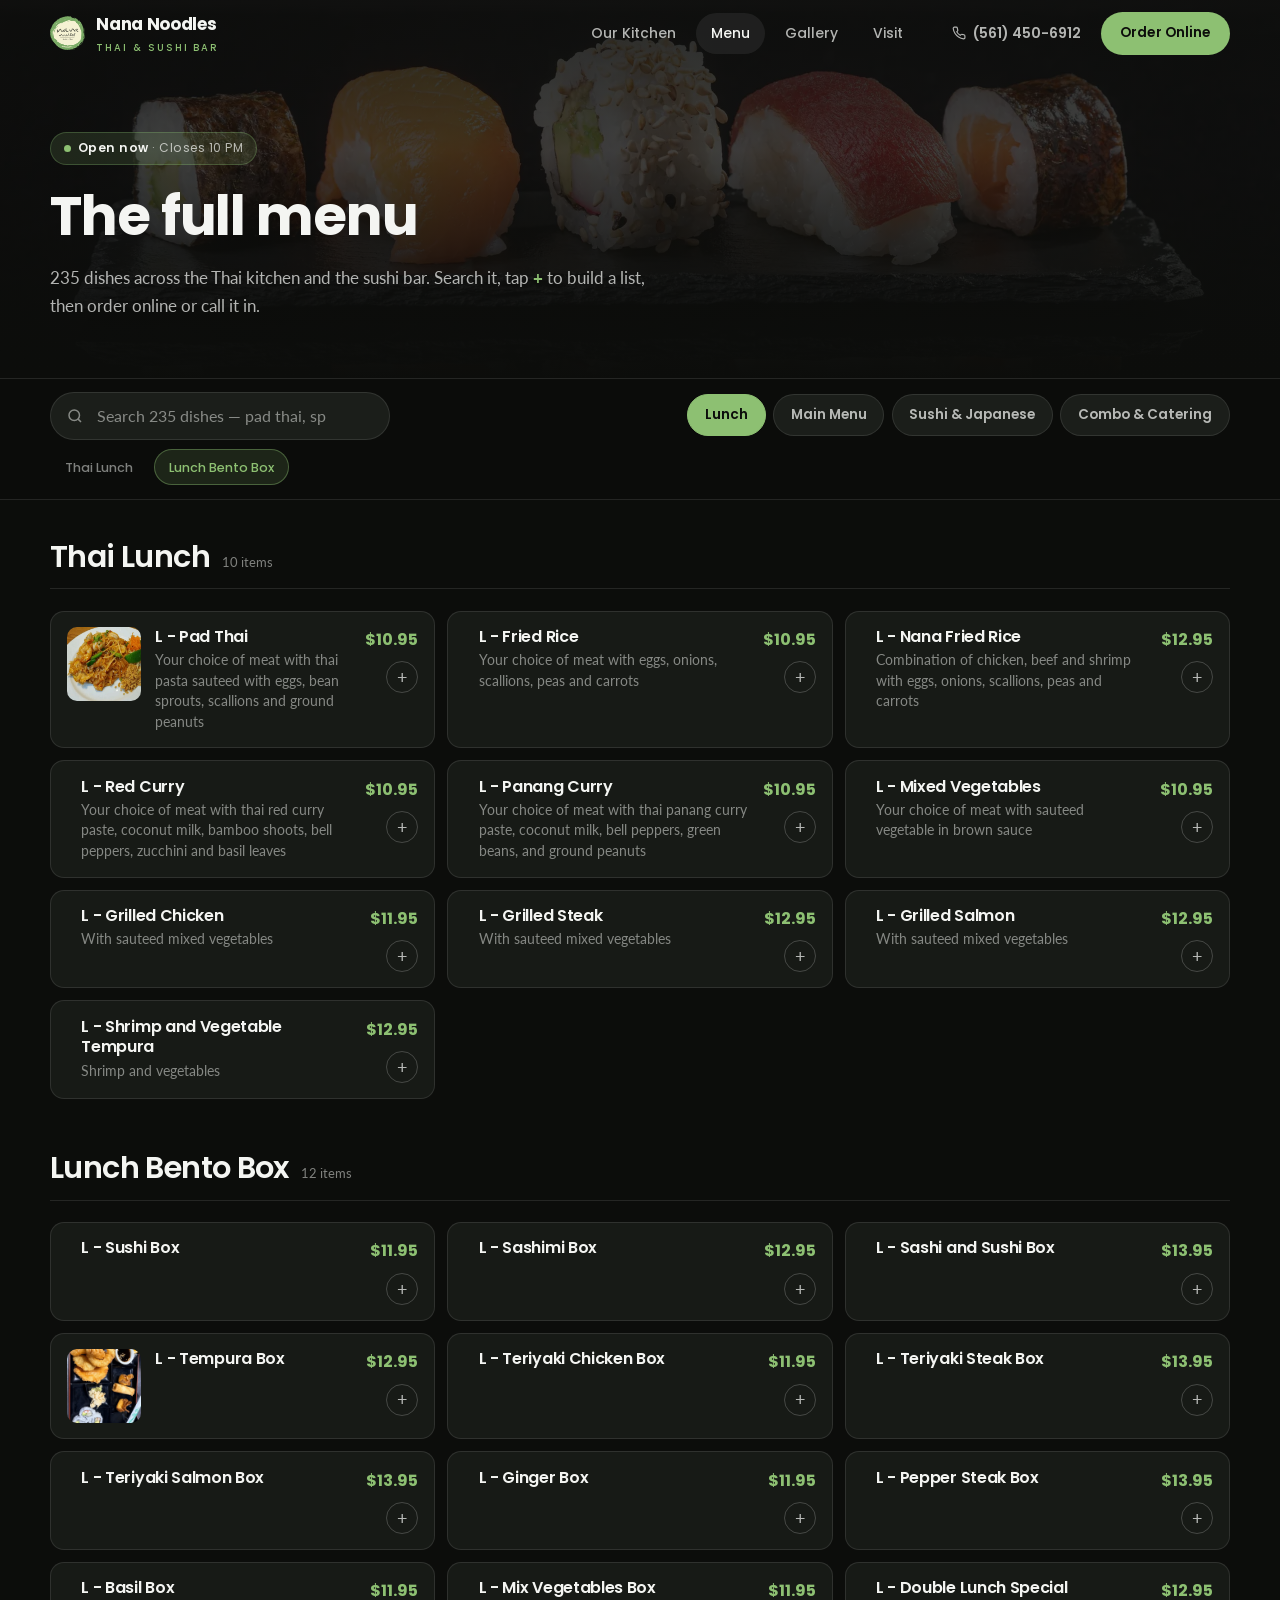
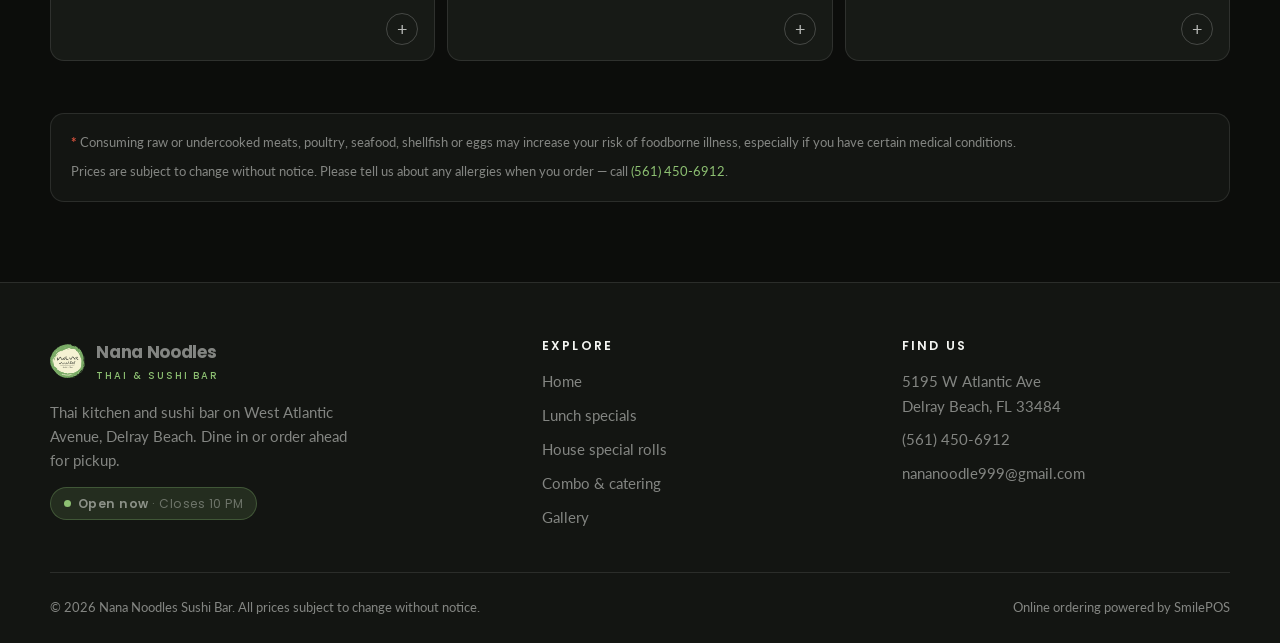
==== menu.html @ 12c3e2ae "Rebuild the Nana Noodles site: on-site menu, live hours, mobile-first The current site has no menu —" ====
<!doctype html>
<html lang="en">
<head>
<meta charset="utf-8">
<meta name="viewport" content="width=device-width, initial-scale=1">
<title>Menu | Nana Noodles Sushi Bar — Delray Beach, FL</title>
<meta name="description" content="The full Nana Noodles Sushi Bar menu: Thai lunch, bento boxes, curries, noodles, grilled entrees, sushi, sashimi, 35 house special rolls, platters and catering. Search it, build a list, order for pickup.">
<link rel="canonical" href="https://www.nananoodlessushibar.com/menu.html">
<meta name="theme-color" content="#0c0d0b">
<meta property="og:title" content="Menu — Nana Noodles Sushi Bar">
<meta property="og:description" content="235 dishes: Thai classics, sushi, sashimi and house rolls. Search the menu and order for pickup.">
<meta property="og:image" content="assets/img/gallery/img-3.jpg">

<link rel="icon" href="assets/img/brand/noodleworld.png">
<link rel="preconnect" href="https://fonts.googleapis.com">
<link rel="preconnect" href="https://fonts.gstatic.com" crossorigin>
<link href="https://fonts.googleapis.com/css2?family=Lato:wght@300;400;700&family=Poppins:wght@400;500;600;700&display=swap" rel="stylesheet">
<link rel="stylesheet" href="assets/css/style.css?v=3">
<link rel="stylesheet" href="assets/css/menu.css?v=3">
</head>
<body>
<a class="skip" href="#menu">Skip to the menu</a>

<!-- ============================================================ header -->
<header class="nav is-stuck">
  <div class="nav__in">
    <a class="brand" href="index.html">
      <img src="assets/img/brand/noodleworld.png" alt="">
      <span>Nana Noodles<small>Thai &amp; Sushi Bar</small></span>
    </a>

    <nav class="nav__links" aria-label="Main">
      <a href="index.html#story">Our Kitchen</a>
      <a href="menu.html" class="is-active">Menu</a>
      <a href="index.html#gallery">Gallery</a>
      <a href="index.html#visit">Visit</a>
    </nav>

    <div class="nav__cta">
      <a class="nav__tel" href="tel:+15614506912">
        <svg viewBox="0 0 24 24" fill="none" stroke="currentColor" stroke-width="2" stroke-linecap="round"><path d="M22 16.9v3a2 2 0 0 1-2.2 2 19.8 19.8 0 0 1-8.6-3.1 19.5 19.5 0 0 1-6-6A19.8 19.8 0 0 1 2.1 4.2 2 2 0 0 1 4.1 2h3a2 2 0 0 1 2 1.7c.1 1 .4 1.9.7 2.8a2 2 0 0 1-.5 2.1L8.1 9.9a16 16 0 0 0 6 6l1.3-1.3a2 2 0 0 1 2.1-.4c.9.3 1.8.6 2.8.7a2 2 0 0 1 1.7 2z"/></svg>
        <span>(561) 450-6912</span>
      </a>
      <a class="btn btn--sm" data-order href="https://nananoodlessushibarfl.smiledining.com/" target="_blank" rel="noopener">Order Online</a>
    </div>

    <button class="burger" type="button" aria-label="Menu" aria-expanded="false">
      <span></span><span></span><span></span>
    </button>
  </div>
</header>

<!-- ============================================================== hero -->
<section class="menu-hero">
  <div class="menu-hero__bg" aria-hidden="true">
    <picture><source srcset="assets/img/hero/h3.webp" type="image/webp"><img src="assets/img/hero/h3.jpg" alt=""></picture>
  </div>
  <div class="menu-hero__in wrap">
    <p class="pill" data-status style="margin-bottom:1.25rem"><i class="dot"></i><span>Checking hours&hellip;</span></p>
    <h1>The full menu</h1>
    <p class="lede">
      235 dishes across the Thai kitchen and the sushi bar. Search it, tap
      <b style="color:var(--green)">+</b> to build a list, then order online or call it in.
    </p>
  </div>
</section>

<!-- ====================================================== control bar -->
<div class="mbar">
  <div class="mbar__in">
    <div class="search">
      <svg viewBox="0 0 24 24" fill="none" stroke="currentColor" stroke-width="2"><circle cx="11" cy="11" r="7"/><path d="m20 20-3.5-3.5"/></svg>
      <label class="sr" for="q">Search the menu</label>
      <input id="q" type="search" data-search autocomplete="off"
             placeholder="Search 235 dishes — pad thai, spicy, lobster, gluten…">
      <button class="search__clear" type="button" data-clear aria-label="Clear search">&times;</button>
    </div>
    <div class="tabs" role="tablist" aria-label="Menu sections" data-tabs></div>
    <div class="chips" data-rail aria-label="Jump to category"></div>
  </div>
</div>

<!-- ============================================================= menu -->
<main class="menu-body" id="menu">
  <div class="wrap">
    <div data-menu>
      <div class="empty"><strong>Loading the menu&hellip;</strong>One moment.</div>
    </div>

    <div class="disclaimer">
      <p style="margin:0 0 .5rem"><strong>*</strong> Consuming raw or undercooked meats, poultry, seafood, shellfish or eggs
      may increase your risk of foodborne illness, especially if you have certain medical conditions.</p>
      <p style="margin:0">Prices are subject to change without notice. Please tell us about any allergies when you order —
      call <a href="tel:+15614506912" style="color:var(--green)">(561) 450-6912</a>.</p>
    </div>
  </div>
</main>

<!-- ============================================================ footer -->
<footer class="foot">
  <div class="wrap">
    <div class="foot__grid">
      <div>
        <a class="brand" href="index.html" style="margin-bottom:1rem">
          <img src="assets/img/brand/noodleworld.png" alt="">
          <span>Nana Noodles<small>Thai &amp; Sushi Bar</small></span>
        </a>
        <p style="max-width:34ch">Thai kitchen and sushi bar on West Atlantic Avenue, Delray Beach. Dine in or order ahead for pickup.</p>
        <p class="pill" data-status><i class="dot"></i><span>&nbsp;</span></p>
      </div>
      <div>
        <h4>Explore</h4>
        <ul>
          <li><a href="index.html">Home</a></li>
          <li><a href="#cat-thai-lunch">Lunch specials</a></li>
          <li><a href="#cat-nanan-special-rolls">House special rolls</a></li>
          <li><a href="#cat-combo-platter">Combo &amp; catering</a></li>
          <li><a href="index.html#gallery">Gallery</a></li>
        </ul>
      </div>
      <div>
        <h4>Find us</h4>
        <ul>
          <li><a href="https://maps.google.com/?q=5195+W+Atlantic+Ave,+Delray+Beach,+FL+33484" target="_blank" rel="noopener">5195 W Atlantic Ave<br>Delray Beach, FL 33484</a></li>
          <li><a href="tel:+15614506912">(561) 450-6912</a></li>
          <li><a href="mailto:nananoodle999@gmail.com">nananoodle999@gmail.com</a></li>
        </ul>
      </div>
    </div>
    <div class="foot__bar">
      <span>&copy; <span data-year>2026</span> Nana Noodles Sushi Bar. All prices subject to change without notice.</span>
      <span>Online ordering powered by SmilePOS</span>
    </div>
  </div>
</footer>

<!-- ======================================================== mobile bar -->
<nav class="actionbar" aria-label="Quick actions">
  <a href="tel:+15614506912">
    <svg viewBox="0 0 24 24" fill="none" stroke="currentColor" stroke-width="2" stroke-linecap="round"><path d="M22 16.9v3a2 2 0 0 1-2.2 2 19.8 19.8 0 0 1-8.6-3.1 19.5 19.5 0 0 1-6-6A19.8 19.8 0 0 1 2.1 4.2 2 2 0 0 1 4.1 2h3a2 2 0 0 1 2 1.7c.1 1 .4 1.9.7 2.8a2 2 0 0 1-.5 2.1L8.1 9.9a16 16 0 0 0 6 6l1.3-1.3a2 2 0 0 1 2.1-.4c.9.3 1.8.6 2.8.7a2 2 0 0 1 1.7 2z"/></svg>
    Call
  </a>
  <a href="index.html#visit">
    <svg viewBox="0 0 24 24" fill="none" stroke="currentColor" stroke-width="2"><path d="M21 10c0 7-9 13-9 13s-9-6-9-13a9 9 0 0 1 18 0z"/><circle cx="12" cy="10" r="3"/></svg>
    Visit
  </a>
  <a class="is-primary" data-order href="https://nananoodlessushibarfl.smiledining.com/" target="_blank" rel="noopener">
    <svg viewBox="0 0 24 24" fill="none" stroke="currentColor" stroke-width="2"><circle cx="9" cy="20" r="1.6"/><circle cx="18" cy="20" r="1.6"/><path d="M2 3h3l2.4 12h11.2L21 7H6"/></svg>
    Order Online
  </a>
</nav>

<!-- ====================================================== my list FAB -->
<button class="listbtn" type="button" data-listbtn>
  <svg viewBox="0 0 24 24" fill="none" stroke="currentColor" stroke-width="2.2" style="width:18px;height:18px"><path d="M4 7h16M4 12h16M4 17h10"/></svg>
  My list <b data-listcount>0</b>
</button>

<!-- ========================================================== drawer -->
<div class="drawer" data-drawer role="dialog" aria-modal="true" aria-label="My list">
  <div class="drawer__veil"></div>
  <div class="drawer__panel">
    <div class="drawer__head">
      <h2>My list</h2>
      <button class="drawer__x" type="button" data-close aria-label="Close">&times;</button>
    </div>

    <div class="drawer__body" data-listbody></div>

    <div class="drawer__foot">
      <div class="drawer__total"><span>Estimated total</span><span data-listtotal>$0.00</span></div>
      <a class="btn" data-order href="https://nananoodlessushibarfl.smiledining.com/" target="_blank" rel="noopener">
        Order online for pickup
      </a>
      <div style="display:grid;grid-template-columns:1fr 1fr;gap:.5rem">
        <button class="btn btn--ghost btn--sm" type="button" data-copy>Copy list</button>
        <a class="btn btn--ghost btn--sm" data-callorder href="tel:+15614506912">Call to order</a>
      </div>
      <p class="drawer__hint">
        Your list is saved on this device only. Prices exclude tax.
        Checkout and payment happen on our ordering site.
      </p>
    </div>
  </div>
</div>

<script src="assets/js/site.js?v=3"></script>
<script src="assets/js/menu.js?v=3"></script>
</body>
</html>
---- assets/css/style.css ----
/* ==========================================================================
   Nana Noodles Sushi Bar - design system
   Palette keeps the original green accent (#78AA64) on black, deepened
   and paired with a warm gold for contrast.
   ========================================================================== */

:root{
  --bg:            #0c0d0b;
  --bg-2:          #131512;
  --bg-3:          #1b1e1a;
  --surface:       #171a16;
  --line:          rgba(255,255,255,.10);
  --line-strong:   rgba(255,255,255,.20);

  --ink:           #f4f5f2;
  --ink-2:         rgba(244,245,242,.72);
  --ink-3:         rgba(244,245,242,.50);

  --green:         #8dc072;
  --green-deep:    #5f8c4a;
  --green-dim:     rgba(141,192,114,.14);
  --gold:          #e4b363;
  --chili:         #d1503c;

  --radius:        14px;
  --radius-sm:     10px;
  --radius-lg:     22px;

  --shadow:        0 18px 50px -18px rgba(0,0,0,.85);
  --shadow-sm:     0 8px 24px -12px rgba(0,0,0,.7);

  --head: "Poppins", "Segoe UI", system-ui, sans-serif;
  --body: "Lato", "Segoe UI", system-ui, sans-serif;

  --nav-h: 68px;
  --wrap: 1180px;
}

*,*::before,*::after{ box-sizing:border-box; }
html{ scroll-behavior:smooth; scroll-padding-top:calc(var(--nav-h) + 12px); -webkit-text-size-adjust:100%; }
body{
  margin:0; background:var(--bg); color:var(--ink);
  font:400 16.5px/1.65 var(--body);
  -webkit-font-smoothing:antialiased;
}
img{ max-width:100%; display:block; }
a{ color:inherit; text-decoration:none; }
button{ font:inherit; color:inherit; }
h1,h2,h3,h4{ font-family:var(--head); font-weight:600; line-height:1.15; margin:0 0 .5em; letter-spacing:-.02em; }
h1{ font-size:clamp(2.4rem,6.5vw,4.4rem); font-weight:700; }
h2{ font-size:clamp(1.85rem,4vw,2.85rem); }
h3{ font-size:1.2rem; }
p{ margin:0 0 1em; }
:focus-visible{ outline:2.5px solid var(--green); outline-offset:3px; border-radius:4px; }
::selection{ background:var(--green); color:#0c0d0b; }

.wrap{ width:min(100% - 2.5rem, var(--wrap)); margin-inline:auto; }
.section{ padding:clamp(4rem,9vw,7.5rem) 0; }
.center{ text-align:center; }

/* ---------- shared bits ---------- */
.eyebrow{
  font-family:var(--head); font-size:.74rem; font-weight:600;
  letter-spacing:.22em; text-transform:uppercase; color:var(--green);
  display:flex; align-items:center; gap:.7rem; margin:0 0 1rem;
}
.eyebrow::before{ content:""; width:28px; height:1.5px; background:var(--green); flex:none; }
.center .eyebrow{ justify-content:center; }
.center .eyebrow::after{ content:""; width:28px; height:1.5px; background:var(--green); flex:none; }

.lede{ color:var(--ink-2); font-size:1.075rem; max-width:60ch; }
.center .lede{ margin-inline:auto; }

.btn{
  --btn-bg:var(--green); --btn-ink:#0c0d0b;
  display:inline-flex; align-items:center; justify-content:center; gap:.6rem;
  padding:.92rem 1.7rem; border-radius:999px; border:1.5px solid transparent;
  background:var(--btn-bg); color:var(--btn-ink);
  font-family:var(--head); font-weight:600; font-size:.94rem; letter-spacing:.01em;
  cursor:pointer; white-space:nowrap;
  transition:transform .18s ease, box-shadow .18s ease, background .18s ease, border-color .18s ease;
}
.btn:hover{ transform:translateY(-2px); box-shadow:0 12px 26px -12px rgba(141,192,114,.75); }
.btn:active{ transform:translateY(0); }
.btn--ghost{ --btn-bg:transparent; --btn-ink:var(--ink); border-color:var(--line-strong); }
.btn--ghost:hover{ border-color:var(--green); color:var(--green); box-shadow:none; }
.btn--sm{ padding:.6rem 1.15rem; font-size:.85rem; }
.btn svg{ width:1.05em; height:1.05em; flex:none; }

.pill{
  display:inline-flex; align-items:center; gap:.45rem;
  padding:.34rem .8rem; border-radius:999px;
  background:var(--green-dim); border:1px solid rgba(141,192,114,.28);
  font-family:var(--head); font-size:.76rem; font-weight:600; letter-spacing:.04em;
}
.dot{ width:7px; height:7px; border-radius:50%; background:var(--green); flex:none;
      box-shadow:0 0 0 0 rgba(141,192,114,.6); animation:pulse 2.4s infinite; }
.pill.is-closed{ background:rgba(209,80,60,.12); border-color:rgba(209,80,60,.3); color:#f0a99c; }
.pill.is-closed .dot{ background:var(--chili); animation:none; }
@keyframes pulse{ 70%{ box-shadow:0 0 0 9px rgba(141,192,114,0);} 100%{ box-shadow:0 0 0 0 rgba(141,192,114,0);} }

/* ---------- header ---------- */
.nav{
  position:fixed; inset:0 0 auto; z-index:80; height:var(--nav-h);
  display:flex; align-items:center;
  transition:background .3s ease, border-color .3s ease, backdrop-filter .3s ease;
  border-bottom:1px solid transparent;
}
.nav.is-stuck{ background:rgba(12,13,11,.9); backdrop-filter:blur(14px) saturate(1.3); border-bottom-color:var(--line); }
.nav__in{ display:flex; align-items:center; gap:1.5rem; width:min(100% - 2.5rem,var(--wrap)); margin-inline:auto; }
.brand{ display:flex; align-items:center; gap:.7rem; font-family:var(--head); font-weight:700; letter-spacing:-.02em; font-size:1.06rem; }
.brand img{ height:34px; width:auto; }
.brand small{ display:block; font-size:.6rem; font-weight:500; letter-spacing:.2em; color:var(--green); text-transform:uppercase; margin-top:1px; }
.nav__links{ display:flex; gap:.3rem; margin-left:auto; }
.nav__links a{
  padding:.55rem .95rem; border-radius:999px; font-family:var(--head);
  font-size:.87rem; font-weight:500; color:var(--ink-2); transition:color .18s, background .18s;
}
.nav__links a:hover,.nav__links a.is-active{ color:var(--ink); background:rgba(255,255,255,.07); }
.nav__cta{ display:flex; align-items:center; gap:.6rem; }
.nav__tel{ display:inline-flex; align-items:center; gap:.45rem; font-family:var(--head); font-weight:600; font-size:.88rem; color:var(--ink-2); padding:.5rem .6rem; }
.nav__tel:hover{ color:var(--green); }
.nav__tel svg{ width:1em; height:1em; }
.burger{ display:none; background:none; border:0; padding:.5rem; cursor:pointer; margin-left:auto; }
.burger span{ display:block; width:22px; height:2px; background:var(--ink); border-radius:2px; transition:.25s; }
.burger span+span{ margin-top:5px; }
.nav.is-open .burger span:nth-child(1){ transform:translateY(7px) rotate(45deg); }
.nav.is-open .burger span:nth-child(2){ opacity:0; }
.nav.is-open .burger span:nth-child(3){ transform:translateY(-7px) rotate(-45deg); }

@media (max-width:900px){
  .burger{ display:block; }
  .nav__links{
    position:fixed; inset:var(--nav-h) 0 auto; flex-direction:column; gap:0; margin:0;
    background:rgba(12,13,11,.97); backdrop-filter:blur(16px); padding:1rem 1.25rem 1.5rem;
    border-bottom:1px solid var(--line);
    transform:translateY(-12px); opacity:0; pointer-events:none; transition:.24s ease;
  }
  .nav.is-open .nav__links{ transform:none; opacity:1; pointer-events:auto; }
  .nav__links a{ padding:.85rem .6rem; font-size:1rem; border-radius:var(--radius-sm); }
  .nav__cta{ order:3; }
  .nav__cta .btn{ display:none; }
  .nav.is-stuck,.nav.is-open{ background:rgba(12,13,11,.94); backdrop-filter:blur(14px); border-bottom-color:var(--line); }
}

/* ---------- hero ---------- */
.hero{ position:relative; min-height:100svh; display:grid; align-items:center; overflow:hidden; }
.hero__bg{ position:absolute; inset:0; z-index:0; }
.hero__bg figure{ position:absolute; inset:0; margin:0; opacity:0; transition:opacity 1.6s ease; }
.hero__bg figure.is-on{ opacity:1; }
.hero__bg img{ width:100%; height:100%; object-fit:cover; transform:scale(1.06); animation:kb 18s ease-out both; }
@keyframes kb{ to{ transform:scale(1); } }
.hero__bg::after{
  content:""; position:absolute; inset:0;
  background:
    linear-gradient(180deg, rgba(12,13,11,.86) 0%, rgba(12,13,11,.5) 32%, rgba(12,13,11,.78) 78%, var(--bg) 100%),
    radial-gradient(90% 70% at 20% 45%, rgba(12,13,11,.55), transparent 70%);
}
.hero__in{ position:relative; z-index:2; padding:calc(var(--nav-h) + 4rem) 0 5rem; }
.hero h1{ margin-bottom:.35em; max-width:15ch; text-shadow:0 4px 40px rgba(0,0,0,.6); }
.hero h1 em{ font-style:normal; color:var(--green); }
.hero__sub{ font-size:clamp(1.02rem,2vw,1.2rem); color:var(--ink-2); max-width:48ch; margin-bottom:2rem; }
.hero__actions{ display:flex; flex-wrap:wrap; gap:.85rem; align-items:center; }
.hero__meta{ display:flex; flex-wrap:wrap; gap:.6rem 1.6rem; margin-top:2.6rem; font-size:.9rem; color:var(--ink-2); }
.hero__meta > *{ display:inline-flex; align-items:center; gap:.5rem; }
.hero__meta svg{ width:1em; height:1em; color:var(--green); flex:none; }
.hero__dots{ position:absolute; bottom:2rem; left:50%; transform:translateX(-50%); z-index:3; display:flex; gap:.5rem; }
.hero__dots button{ width:26px; height:3px; border:0; border-radius:2px; background:rgba(255,255,255,.28); cursor:pointer; padding:0; transition:.25s; }
.hero__dots button[aria-current="true"]{ background:var(--green); width:40px; }

/* ---------- highlights ---------- */
.cards{ display:grid; gap:1.1rem; grid-template-columns:repeat(auto-fit,minmax(250px,1fr)); }
.card{
  background:var(--surface); border:1px solid var(--line); border-radius:var(--radius);
  padding:1.7rem 1.5rem; transition:border-color .2s, transform .2s, background .2s;
}
.card:hover{ border-color:rgba(141,192,114,.4); transform:translateY(-4px); background:var(--bg-3); }
.card__ico{
  width:44px; height:44px; border-radius:12px; display:grid; place-items:center;
  background:var(--green-dim); color:var(--green); margin-bottom:1.1rem;
}
.card__ico svg{ width:22px; height:22px; }
.card h3{ margin-bottom:.4rem; }
.card p{ color:var(--ink-3); font-size:.94rem; margin:0; }

/* ---------- featured dishes strip ---------- */
.rail{ display:flex; gap:1rem; overflow-x:auto; scroll-snap-type:x mandatory; padding:.5rem .25rem 1.5rem; margin-inline:-.25rem;
       scrollbar-width:thin; scrollbar-color:var(--green-deep) transparent; }
.rail::-webkit-scrollbar{ height:6px; }
.rail::-webkit-scrollbar-thumb{ background:var(--green-deep); border-radius:3px; }
.dish{
  flex:0 0 clamp(220px,72vw,290px); scroll-snap-align:start;
  background:var(--surface); border:1px solid var(--line); border-radius:var(--radius); overflow:hidden;
  transition:transform .2s, border-color .2s;
}
.dish:hover{ transform:translateY(-4px); border-color:rgba(141,192,114,.4); }
.dish img{ aspect-ratio:4/3; object-fit:cover; width:100%; }
.dish__b{ padding:1rem 1.1rem 1.2rem; }
.dish__t{ display:flex; justify-content:space-between; gap:.75rem; align-items:baseline; }
.dish__t h3{ font-size:1rem; margin:0; }
.dish__p{ font-family:var(--head); font-weight:700; color:var(--green); white-space:nowrap; }
.dish p{ font-size:.85rem; color:var(--ink-3); margin:.45rem 0 0;
         display:-webkit-box; -webkit-line-clamp:2; -webkit-box-orient:vertical; overflow:hidden; }

/* ---------- gallery ---------- */
.gal{ columns:3; column-gap:.85rem; }
@media (max-width:900px){ .gal{ columns:2; } }
@media (max-width:520px){ .gal{ columns:1; } }
.gal button{
  display:block; width:100%; padding:0; border:0; background:none; cursor:zoom-in;
  margin:0 0 .85rem; border-radius:var(--radius-sm); overflow:hidden; position:relative; line-height:0;
}
.gal img{ width:100%; transition:transform .5s cubic-bezier(.2,.8,.3,1); }
.gal button::after{ content:""; position:absolute; inset:0; background:rgba(12,13,11,.35); opacity:0; transition:.3s; }
.gal button:hover img{ transform:scale(1.05); }
.gal button:hover::after{ opacity:1; }

.lb{ position:fixed; inset:0; z-index:120; background:rgba(8,9,7,.96); backdrop-filter:blur(6px);
     display:none; place-items:center; padding:clamp(1rem,4vw,3rem); }
.lb.is-open{ display:grid; }
.lb img{ max-width:100%; max-height:86vh; border-radius:var(--radius-sm); box-shadow:var(--shadow); }
.lb__x,.lb__nav{
  position:absolute; background:rgba(255,255,255,.08); border:1px solid var(--line);
  color:var(--ink); width:46px; height:46px; border-radius:50%; cursor:pointer; display:grid; place-items:center;
  transition:.2s; font-size:1.3rem; line-height:1;
}
.lb__x:hover,.lb__nav:hover{ background:var(--green); color:#0c0d0b; border-color:var(--green); }
.lb__x{ top:1.25rem; right:1.25rem; }
.lb__nav{ top:50%; transform:translateY(-50%); }
.lb__nav--prev{ left:1.25rem; } .lb__nav--next{ right:1.25rem; }
.lb__count{ position:absolute; bottom:1.5rem; left:50%; transform:translateX(-50%); font-size:.85rem; color:var(--ink-3); font-family:var(--head); }

/* ---------- visit / hours ---------- */
.visit{ display:grid; gap:2.5rem; grid-template-columns:1fr 1fr; align-items:start; }
@media (max-width:900px){ .visit{ grid-template-columns:1fr; } }
.hours{ list-style:none; margin:1.5rem 0 0; padding:0; border-top:1px solid var(--line); }
.hours li{ display:flex; justify-content:space-between; gap:1.5rem; padding:.85rem .25rem; border-bottom:1px solid var(--line); font-size:.94rem; }
.hours .d{ font-family:var(--head); font-weight:600; }
.hours .t{ color:var(--ink-2); text-align:right; font-variant-numeric:tabular-nums; }
.hours li.is-today{ background:var(--green-dim); border-radius:8px; padding-inline:.75rem; border-bottom-color:transparent; }
.hours li.is-today .d{ color:var(--green); }
.info{ display:grid; gap:.9rem; margin:1.5rem 0 1.75rem; }
.info a,.info div{ display:flex; gap:.85rem; align-items:flex-start; color:var(--ink-2); font-size:.96rem; }
.info a:hover{ color:var(--green); }
.info svg{ width:1.15em; height:1.15em; color:var(--green); flex:none; margin-top:.25em; }
.map{ border:1px solid var(--line); border-radius:var(--radius); overflow:hidden; aspect-ratio:4/3; background:var(--bg-3); }
.map iframe{ width:100%; height:100%; border:0; filter:grayscale(.35) contrast(1.05) brightness(.85); }

/* ---------- CTA band ---------- */
.band{ position:relative; overflow:hidden; border-block:1px solid var(--line); }
.band__bg{ position:absolute; inset:0; }
.band__bg img{ width:100%; height:100%; object-fit:cover; }
.band__bg::after{ content:""; position:absolute; inset:0; background:linear-gradient(90deg,rgba(12,13,11,.94),rgba(12,13,11,.7)); }
.band__in{ position:relative; z-index:2; padding:clamp(3.5rem,7vw,6rem) 0; }

/* ---------- footer ---------- */
.foot{ background:var(--bg-2); border-top:1px solid var(--line); padding:3.5rem 0 1.5rem; font-size:.92rem; color:var(--ink-3); }
.foot__grid{ display:grid; gap:2rem; grid-template-columns:1.4fr 1fr 1fr; }
@media (max-width:760px){ .foot__grid{ grid-template-columns:1fr; } }
.foot h4{ font-size:.78rem; letter-spacing:.18em; text-transform:uppercase; color:var(--ink); margin-bottom:1rem; }
.foot ul{ list-style:none; margin:0; padding:0; display:grid; gap:.6rem; }
.foot a:hover{ color:var(--green); }
.foot__bar{ margin-top:2.5rem; padding-top:1.5rem; border-top:1px solid var(--line); display:flex; flex-wrap:wrap; gap:.75rem 1.5rem; justify-content:space-between; font-size:.82rem; }

/* ---------- mobile action bar ---------- */
.actionbar{
  position:fixed; inset:auto 0 0; z-index:70; display:none;
  background:rgba(12,13,11,.94); backdrop-filter:blur(14px); border-top:1px solid var(--line);
  padding:.6rem .75rem calc(.6rem + env(safe-area-inset-bottom));
  grid-template-columns:1fr 1fr 1.35fr; gap:.5rem;
}
.actionbar a{
  display:flex; flex-direction:column; align-items:center; gap:.2rem; padding:.5rem .25rem;
  border-radius:var(--radius-sm); font-family:var(--head); font-size:.72rem; font-weight:600; color:var(--ink-2);
}
.actionbar a svg{ width:19px; height:19px; }
.actionbar a.is-primary{ background:var(--green); color:#0c0d0b; }
@media (max-width:760px){ .actionbar{ display:grid; } body{ padding-bottom:74px; } }

/* ---------- reveal ---------- */
.rv{ opacity:0; transform:translateY(22px); transition:opacity .7s ease, transform .7s cubic-bezier(.2,.8,.3,1); }
.rv.is-in{ opacity:1; transform:none; }
@media (prefers-reduced-motion:reduce){
  *,*::before,*::after{ animation-duration:.01ms !important; transition-duration:.01ms !important; }
  .rv{ opacity:1; transform:none; }
  html{ scroll-behavior:auto; }
}
.sr{ position:absolute; width:1px; height:1px; padding:0; margin:-1px; overflow:hidden; clip:rect(0 0 0 0); white-space:nowrap; border:0; }
.skip{ position:absolute; top:-100px; left:1rem; z-index:200; background:var(--green); color:#0c0d0b;
       padding:.75rem 1.25rem; border-radius:0 0 10px 10px; font-family:var(--head); font-weight:600; }
.skip:focus{ top:0; }
---- assets/css/menu.css ----
/* ==========================================================================
   Menu page - browse / search / build a list
   ========================================================================== */

.menu-hero{
  position:relative; padding:calc(var(--nav-h) + 4rem) 0 2.5rem; overflow:hidden;
  border-bottom:1px solid var(--line);
}
.menu-hero__bg{ position:absolute; inset:0; }
.menu-hero__bg img{ width:100%; height:100%; object-fit:cover; }
.menu-hero__bg::after{
  content:""; position:absolute; inset:0;
  background:linear-gradient(180deg,rgba(12,13,11,.88),rgba(12,13,11,.78) 40%,var(--bg));
}
.menu-hero__in{ position:relative; z-index:2; }
.menu-hero h1{ font-size:clamp(2.1rem,5vw,3.4rem); margin-bottom:.3em; }

/* ---------- sticky control bar ---------- */
.mbar{
  position:sticky; top:var(--nav-h); z-index:60;
  background:rgba(12,13,11,.93); backdrop-filter:blur(14px) saturate(1.3);
  border-bottom:1px solid var(--line);
}
.mbar__in{ width:min(100% - 2.5rem,var(--wrap)); margin-inline:auto; padding:.85rem 0; display:grid; gap:.75rem; }

.search{ position:relative; display:flex; align-items:center; }
.search svg{ position:absolute; left:1rem; width:18px; height:18px; color:var(--ink-3); pointer-events:none; }
.search input{
  width:100%; padding:.85rem 3rem .85rem 2.9rem; border-radius:999px;
  background:var(--bg-3); border:1px solid var(--line); color:var(--ink);
  font:400 .98rem var(--body); transition:border-color .2s, background .2s;
}
.search input::placeholder{ color:var(--ink-3); }
.search input:focus{ outline:none; border-color:var(--green); background:var(--surface); }
.search__clear{
  position:absolute; right:.55rem; width:32px; height:32px; border-radius:50%;
  border:0; background:rgba(255,255,255,.08); cursor:pointer; display:none; place-items:center; font-size:1.05rem;
}
.search__clear.is-on{ display:grid; }
.search__clear:hover{ background:var(--green); color:#0c0d0b; }

.tabs{ display:flex; gap:.45rem; overflow-x:auto; scrollbar-width:none; padding-bottom:2px; }
.tabs::-webkit-scrollbar{ display:none; }
.tabs button{
  flex:none; padding:.55rem 1.05rem; border-radius:999px; cursor:pointer;
  background:var(--bg-3); border:1px solid var(--line); color:var(--ink-2);
  font-family:var(--head); font-size:.85rem; font-weight:600; transition:.18s;
}
.tabs button:hover{ color:var(--ink); border-color:var(--line-strong); }
.tabs button[aria-selected="true"]{ background:var(--green); border-color:var(--green); color:#0c0d0b; }

.chips{ display:flex; gap:.45rem; overflow-x:auto; scrollbar-width:none; }
.chips::-webkit-scrollbar{ display:none; }
.chips a{
  flex:none; padding:.4rem .85rem; border-radius:999px; font-size:.8rem;
  font-family:var(--head); font-weight:500; color:var(--ink-3);
  border:1px solid transparent; transition:.18s; white-space:nowrap;
}
.chips a:hover{ color:var(--ink); background:rgba(255,255,255,.06); }
.chips a.is-active{ color:var(--green); border-color:rgba(141,192,114,.4); background:var(--green-dim); }

/* ---------- menu body ---------- */
.menu-body{ padding:2.5rem 0 5rem; }
.cat{ margin-bottom:3.25rem; scroll-margin-top:calc(var(--nav-h) + var(--bar-h, 150px) + 12px); }
.cat__head{ margin-bottom:1.35rem; padding-bottom:.85rem; border-bottom:1px solid var(--line); }
.cat__head h2{ font-size:clamp(1.4rem,3vw,1.9rem); margin:0; display:flex; align-items:baseline; gap:.75rem; flex-wrap:wrap; }
.cat__head h2 span{ font-family:var(--body); font-size:.8rem; font-weight:400; color:var(--ink-3); letter-spacing:0; }
.cat__note{ margin:.5rem 0 0; font-size:.87rem; color:var(--ink-3); font-style:italic; }

.items{ display:grid; gap:.75rem; grid-template-columns:repeat(auto-fill,minmax(330px,1fr)); }
.item{
  display:grid; grid-template-columns:auto 1fr auto; gap:.9rem; align-items:start;
  padding:.95rem 1rem; border:1px solid var(--line); border-radius:var(--radius);
  background:var(--surface); transition:border-color .18s, background .18s;
}
.item:hover{ border-color:rgba(141,192,114,.35); background:var(--bg-3); }
.item.has-img{ grid-template-columns:auto 1fr auto; }
.item__img{ width:74px; height:74px; border-radius:var(--radius-sm); overflow:hidden; flex:none; }
.item__img img{ width:100%; height:100%; object-fit:cover; }
.item__main{ min-width:0; }
.item__name{ font-family:var(--head); font-weight:600; font-size:1rem; line-height:1.3; margin:0 0 .15rem; }
.item__name .raw{ color:var(--chili); font-weight:700; }
.item__desc{ font-size:.855rem; color:var(--ink-3); margin:0; line-height:1.5; }
.item__side{ display:flex; flex-direction:column; align-items:flex-end; gap:.5rem; }
.item__price{ font-family:var(--head); font-weight:700; color:var(--green); font-size:1rem; white-space:nowrap; font-variant-numeric:tabular-nums; }
.item__add{
  width:32px; height:32px; border-radius:50%; border:1px solid var(--line-strong);
  background:transparent; color:var(--ink-2); cursor:pointer; display:grid; place-items:center;
  font-size:1.15rem; line-height:1; transition:.18s;
}
.item__add:hover{ background:var(--green); border-color:var(--green); color:#0c0d0b; transform:scale(1.08); }
.item__add.is-in{ background:var(--green); border-color:var(--green); color:#0c0d0b; }

.empty{ text-align:center; padding:4rem 1rem; color:var(--ink-3); }
.empty strong{ display:block; font-family:var(--head); font-size:1.2rem; color:var(--ink); margin-bottom:.5rem; }

.disclaimer{
  margin-top:2rem; padding:1.1rem 1.25rem; border-radius:var(--radius);
  border:1px solid var(--line); background:var(--bg-2); font-size:.83rem; color:var(--ink-3);
}
.disclaimer strong{ color:var(--chili); }

/* ---------- list drawer ---------- */
.listbtn{
  position:fixed; right:1.25rem; bottom:1.25rem; z-index:75;
  display:none; align-items:center; gap:.6rem; padding:.85rem 1.4rem; border-radius:999px;
  background:var(--green); color:#0c0d0b; border:0; cursor:pointer;
  font-family:var(--head); font-weight:700; font-size:.92rem; box-shadow:0 14px 34px -12px rgba(141,192,114,.7);
  transition:transform .18s;
}
.listbtn.is-on{ display:flex; }
.listbtn:hover{ transform:translateY(-3px); }
.listbtn b{ background:rgba(12,13,11,.22); border-radius:999px; padding:.05rem .5rem; font-size:.82rem; }
@media (max-width:760px){ .listbtn{ bottom:calc(74px + 1rem); } }

.drawer{ position:fixed; inset:0; z-index:110; display:none; }
.drawer.is-open{ display:block; }
.drawer__veil{ position:absolute; inset:0; background:rgba(8,9,7,.7); backdrop-filter:blur(3px); }
.drawer__panel{
  position:absolute; inset:0 0 0 auto; width:min(420px,100%);
  background:var(--bg-2); border-left:1px solid var(--line);
  display:flex; flex-direction:column; box-shadow:var(--shadow);
  animation:slidein .28s cubic-bezier(.2,.8,.3,1);
}
@keyframes slidein{ from{ transform:translateX(100%);} }
.drawer__head{ display:flex; align-items:center; justify-content:space-between; gap:1rem; padding:1.25rem 1.4rem; border-bottom:1px solid var(--line); }
.drawer__head h2{ margin:0; font-size:1.15rem; }
.drawer__x{ width:36px; height:36px; border-radius:50%; border:1px solid var(--line); background:transparent; cursor:pointer; font-size:1.2rem; line-height:1; }
.drawer__x:hover{ background:var(--green); color:#0c0d0b; border-color:var(--green); }
.drawer__body{ flex:1; overflow-y:auto; padding:1rem 1.4rem; }
.drawer__foot{ padding:1.25rem 1.4rem calc(1.25rem + env(safe-area-inset-bottom)); border-top:1px solid var(--line); display:grid; gap:.65rem; }
.drawer__total{ display:flex; justify-content:space-between; font-family:var(--head); font-weight:700; font-size:1.05rem; margin-bottom:.35rem; }
.drawer__total span:last-child{ color:var(--green); }
.drawer__hint{ font-size:.78rem; color:var(--ink-3); text-align:center; margin:0; line-height:1.5; }

.lrow{ display:grid; grid-template-columns:1fr auto; gap:.5rem 1rem; align-items:center; padding:.85rem 0; border-bottom:1px solid var(--line); }
.lrow__n{ font-family:var(--head); font-weight:600; font-size:.93rem; }
.lrow__p{ font-size:.82rem; color:var(--ink-3); }
.lrow__q{ display:flex; align-items:center; gap:.35rem; }
.lrow__q button{
  width:28px; height:28px; border-radius:8px; border:1px solid var(--line-strong);
  background:transparent; cursor:pointer; display:grid; place-items:center; font-size:1rem; line-height:1;
}
.lrow__q button:hover{ background:var(--green); color:#0c0d0b; border-color:var(--green); }
.lrow__q b{ min-width:1.5rem; text-align:center; font-family:var(--head); font-variant-numeric:tabular-nums; }

/* ---------- compact control bar on small screens ---------- */
@media (max-width:760px){
  .mbar__in{ padding:.6rem 0; gap:.5rem; }
  .search input{ padding:.68rem 2.8rem .68rem 2.7rem; font-size:.92rem; }
  .search svg{ left:.9rem; width:16px; height:16px; }
  .search__clear{ width:28px; height:28px; right:.5rem; }
  .tabs button{ padding:.45rem .9rem; font-size:.8rem; }
  .chips a{ padding:.28rem .7rem; font-size:.75rem; }
  .items{ grid-template-columns:1fr; }
  .item{ padding:.8rem .85rem; gap:.75rem; }
  .item__img{ width:62px; height:62px; }
}

/* ---------- roomier screens: search and tabs share a row ---------- */
@media (min-width:900px){
  .mbar__in{
    grid-template-columns:minmax(260px,340px) 1fr;
    grid-template-areas:"search tabs" "chips chips";
    align-items:center; column-gap:1.25rem; row-gap:.6rem;
  }
  .search{ grid-area:search; }
  .tabs{ grid-area:tabs; justify-content:flex-end; }
  .chips{ grid-area:chips; }
}
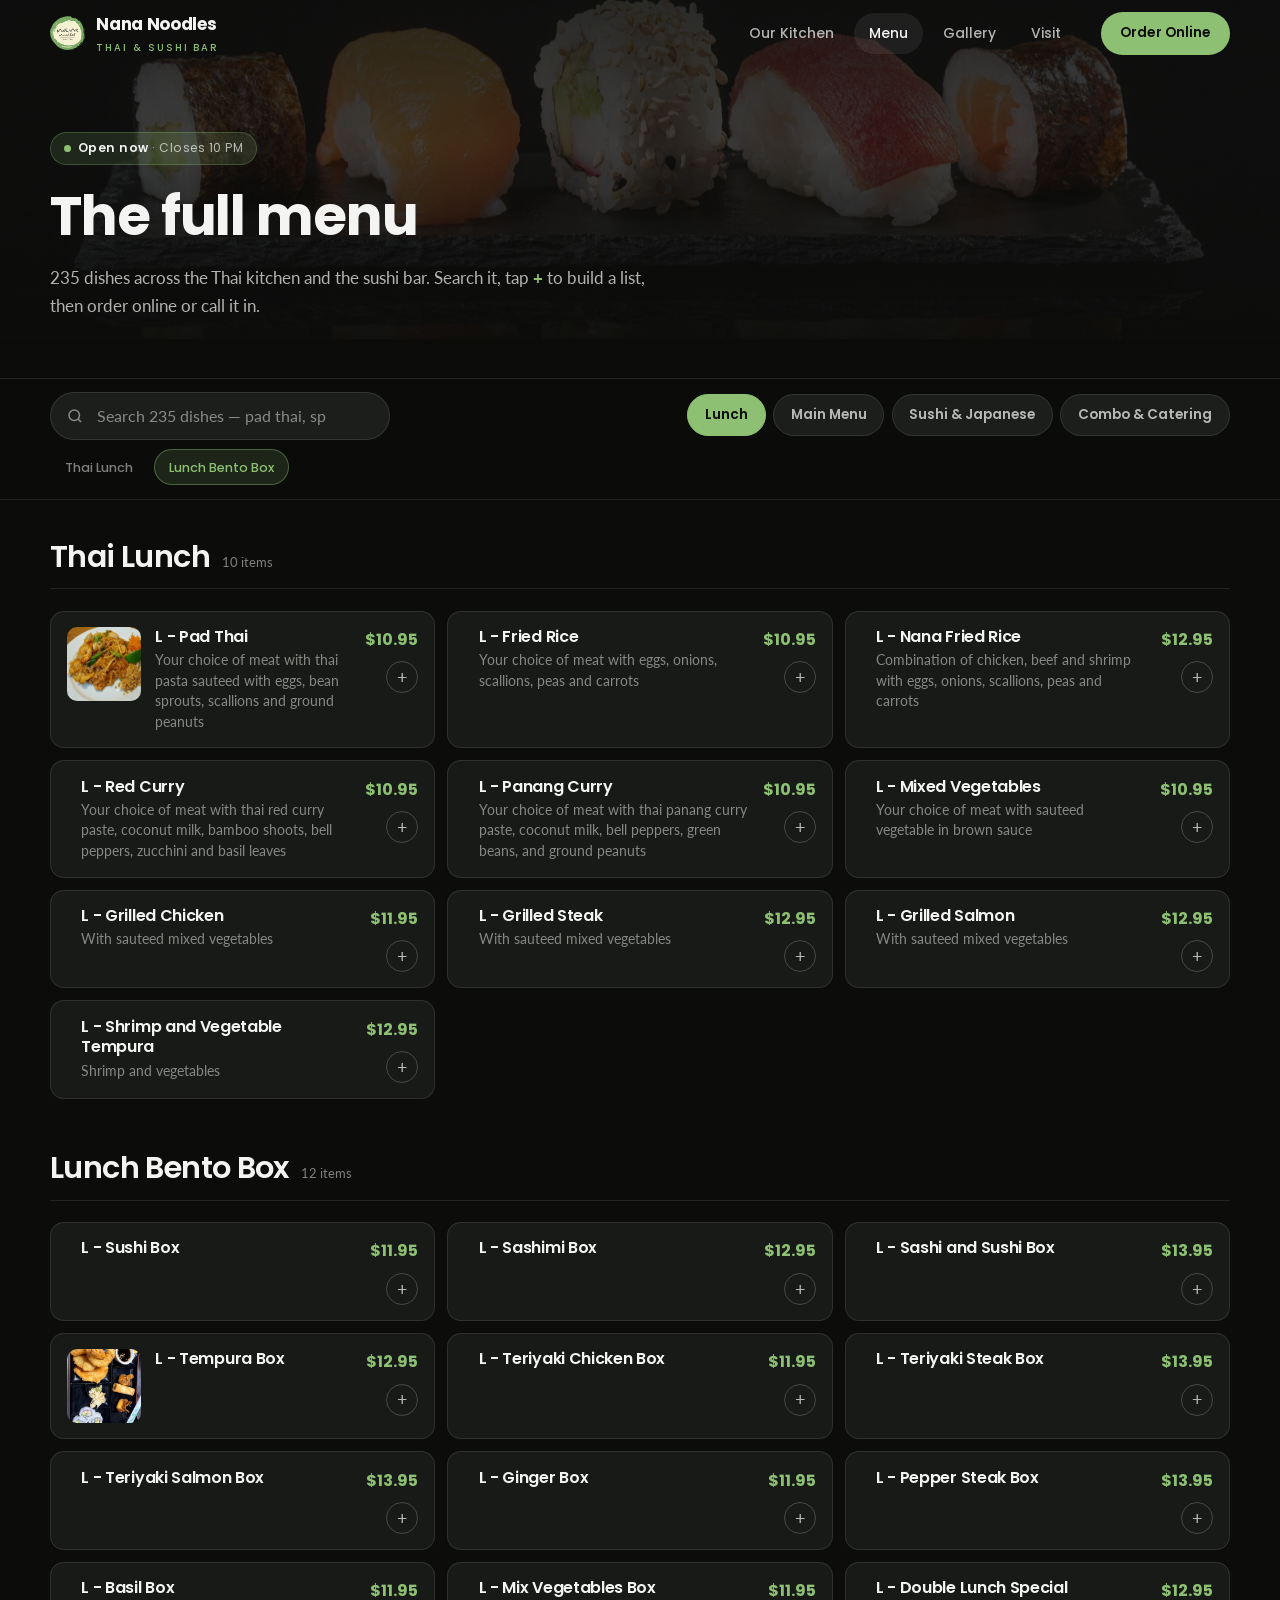
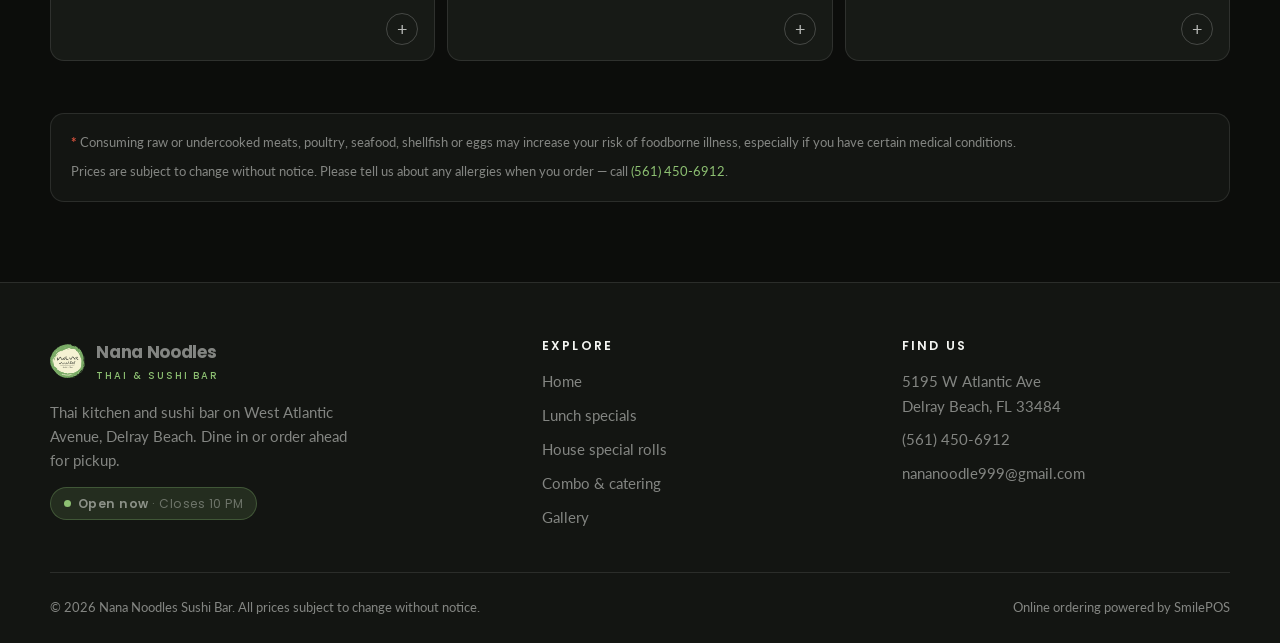
==== commit 4c7aceca: "Scroll-linked motion, sharper photography, cleaner header - Dish photos re-fetched at their source r" ====
--- a/menu.html
+++ b/menu.html
@@ -15,11 +15,12 @@
 <link rel="preconnect" href="https://fonts.googleapis.com">
 <link rel="preconnect" href="https://fonts.gstatic.com" crossorigin>
 <link href="https://fonts.googleapis.com/css2?family=Lato:wght@300;400;700&family=Poppins:wght@400;500;600;700&display=swap" rel="stylesheet">
-<link rel="stylesheet" href="assets/css/style.css?v=3">
-<link rel="stylesheet" href="assets/css/menu.css?v=3">
+<link rel="stylesheet" href="assets/css/style.css?v=6">
+<link rel="stylesheet" href="assets/css/menu.css?v=6">
 </head>
 <body>
 <a class="skip" href="#menu">Skip to the menu</a>
+<div class="progress" aria-hidden="true"></div>
 
 <!-- ============================================================ header -->
 <header class="nav is-stuck">
@@ -37,10 +38,6 @@
     </nav>
 
     <div class="nav__cta">
-      <a class="nav__tel" href="tel:+15614506912">
-        <svg viewBox="0 0 24 24" fill="none" stroke="currentColor" stroke-width="2" stroke-linecap="round"><path d="M22 16.9v3a2 2 0 0 1-2.2 2 19.8 19.8 0 0 1-8.6-3.1 19.5 19.5 0 0 1-6-6A19.8 19.8 0 0 1 2.1 4.2 2 2 0 0 1 4.1 2h3a2 2 0 0 1 2 1.7c.1 1 .4 1.9.7 2.8a2 2 0 0 1-.5 2.1L8.1 9.9a16 16 0 0 0 6 6l1.3-1.3a2 2 0 0 1 2.1-.4c.9.3 1.8.6 2.8.7a2 2 0 0 1 1.7 2z"/></svg>
-        <span>(561) 450-6912</span>
-      </a>
       <a class="btn btn--sm" data-order href="https://nananoodlessushibarfl.smiledining.com/" target="_blank" rel="noopener">Order Online</a>
     </div>
 
@@ -52,12 +49,12 @@
 
 <!-- ============================================================== hero -->
 <section class="menu-hero">
-  <div class="menu-hero__bg" aria-hidden="true">
+  <div class="menu-hero__bg px" data-px="0.16" aria-hidden="true">
     <picture><source srcset="assets/img/hero/h3.webp" type="image/webp"><img src="assets/img/hero/h3.jpg" alt=""></picture>
   </div>
   <div class="menu-hero__in wrap">
     <p class="pill" data-status style="margin-bottom:1.25rem"><i class="dot"></i><span>Checking hours&hellip;</span></p>
-    <h1>The full menu</h1>
+    <h1 data-split>The full menu</h1>
     <p class="lede">
       235 dishes across the Thai kitchen and the sushi bar. Search it, tap
       <b style="color:var(--green)">+</b> to build a list, then order online or call it in.
@@ -184,7 +181,7 @@
   </div>
 </div>
 
-<script src="assets/js/site.js?v=3"></script>
-<script src="assets/js/menu.js?v=3"></script>
+<script src="assets/js/site.js?v=6"></script>
+<script src="assets/js/menu.js?v=6"></script>
 </body>
 </html>
--- a/assets/css/style.css
+++ b/assets/css/style.css
@@ -138,8 +138,7 @@
   }
   .nav.is-open .nav__links{ transform:none; opacity:1; pointer-events:auto; }
   .nav__links a{ padding:.85rem .6rem; font-size:1rem; border-radius:var(--radius-sm); }
-  .nav__cta{ order:3; }
-  .nav__cta .btn{ display:none; }
+  .nav__cta{ display:none; }   /* nothing left in it once the phone moves to the action bar */
   .nav.is-stuck,.nav.is-open{ background:rgba(12,13,11,.94); backdrop-filter:blur(14px); border-bottom-color:var(--line); }
 }
 
@@ -289,3 +288,94 @@
 .skip{ position:absolute; top:-100px; left:1rem; z-index:200; background:var(--green); color:#0c0d0b;
        padding:.75rem 1.25rem; border-radius:0 0 10px 10px; font-family:var(--head); font-weight:600; }
 .skip:focus{ top:0; }
+
+/* ==========================================================================
+   Motion — scroll-linked effects
+   Everything here degrades to a plain static page when JS is off or the
+   visitor asks for reduced motion.
+   ========================================================================== */
+
+/* ---------- reading-progress bar ---------- */
+.progress{
+  position:fixed; inset:0 auto auto 0; z-index:90; height:2px; width:100%;
+  transform:scaleX(0); transform-origin:0 50%;
+  background:linear-gradient(90deg,var(--green),var(--gold));
+  will-change:transform; pointer-events:none;
+}
+
+/* ---------- parallax layers ---------- */
+/* The image is grown past its frame so it can drift without exposing an edge. */
+.px{ will-change:transform; }
+.hero__bg figure,
+.band__bg,
+.menu-hero__bg{ overflow:hidden; }
+.hero__bg img,
+.band__bg img,
+.menu-hero__bg img{ height:118%; top:-9%; position:absolute; left:0; }
+
+/* ---------- hero: slow drift, alternating per slide ---------- */
+.hero__bg img{ animation:kb 26s ease-out both; }
+.hero__bg figure:nth-child(2) img{ animation-name:kb-alt; }
+.hero__bg figure:nth-child(3) img{ animation-name:kb-tilt; }
+@keyframes kb    { from{ transform:scale(1.14) translate3d(0,0,0);      } to{ transform:scale(1) translate3d(0,0,0);        } }
+@keyframes kb-alt{ from{ transform:scale(1.02) translate3d(-2.5%,0,0);  } to{ transform:scale(1.14) translate3d(2%,-1%,0);  } }
+@keyframes kb-tilt{from{ transform:scale(1.16) translate3d(2%,1.5%,0);  } to{ transform:scale(1.02) translate3d(0,0,0);      } }
+
+/* ---------- images wipe in as they enter view ---------- */
+.iv{ overflow:hidden; }
+.iv > img,.iv > picture{
+  display:block;
+  clip-path:inset(0 0 100% 0);
+  transform:scale(1.12);
+  transition:clip-path 1.05s cubic-bezier(.16,.84,.28,1), transform 1.4s cubic-bezier(.16,.84,.28,1);
+}
+.iv.is-in > img,.iv.is-in > picture{ clip-path:inset(0 0 0 0); transform:scale(1); }
+img.iv{ clip-path:inset(0 0 100% 0); transform:scale(1.08);
+        transition:clip-path 1.05s cubic-bezier(.16,.84,.28,1), transform 1.4s cubic-bezier(.16,.84,.28,1); }
+img.iv.is-in{ clip-path:inset(0 0 0 0); transform:scale(1); }
+
+/* ---------- richer section reveals ---------- */
+.rv{ transition:opacity .8s ease, transform .9s cubic-bezier(.16,.84,.28,1), filter .8s ease; filter:blur(6px); }
+.rv.is-in{ filter:blur(0); }
+.rv--left { transform:translate3d(-34px,0,0); }
+.rv--right{ transform:translate3d(34px,0,0); }
+.rv--zoom { transform:scale(.94); }
+.rv--left.is-in,.rv--right.is-in,.rv--zoom.is-in{ transform:none; }
+
+/* ---------- headline words rise in sequence ---------- */
+.split{ display:inline-block; overflow:hidden; vertical-align:top; }
+.split > span{
+  display:inline-block;
+  transform:translate3d(0,105%,0);
+  transition:transform .95s cubic-bezier(.16,.84,.28,1);
+  transition-delay:var(--d,0ms);
+}
+.is-lit .split > span{ transform:none; }
+
+/* ---------- cards lift as the page moves under them ---------- */
+.dish img{ transition:transform .7s cubic-bezier(.2,.8,.3,1); }
+.dish:hover img{ transform:scale(1.07); }
+.gal picture{ display:block; overflow:hidden; }
+
+/* ---------- gallery tiles drift at slightly different rates ---------- */
+.gal button{ transform:translate3d(0,var(--drift,0px),0); transition:transform .12s linear; }
+.gal button:hover{ transition:transform .4s ease; }
+
+/* ---------- floating accent behind the story section ---------- */
+.glow{
+  position:absolute; border-radius:50%; filter:blur(90px); opacity:.16; pointer-events:none; z-index:0;
+  background:radial-gradient(circle,var(--green),transparent 65%);
+}
+.section{ position:relative; }
+/* a blurred accent must not widen the document */
+.has-glow{ overflow:hidden; }
+.section > .wrap{ position:relative; z-index:1; }
+
+@media (prefers-reduced-motion:reduce){
+  .progress{ display:none; }
+  .iv > img,.iv > picture,img.iv{ clip-path:none; transform:none; }
+  .split > span{ transform:none; }
+  .rv{ filter:none; }
+  .hero__bg img{ animation:none; height:100%; top:0; }
+  .gal button{ transform:none; }
+}
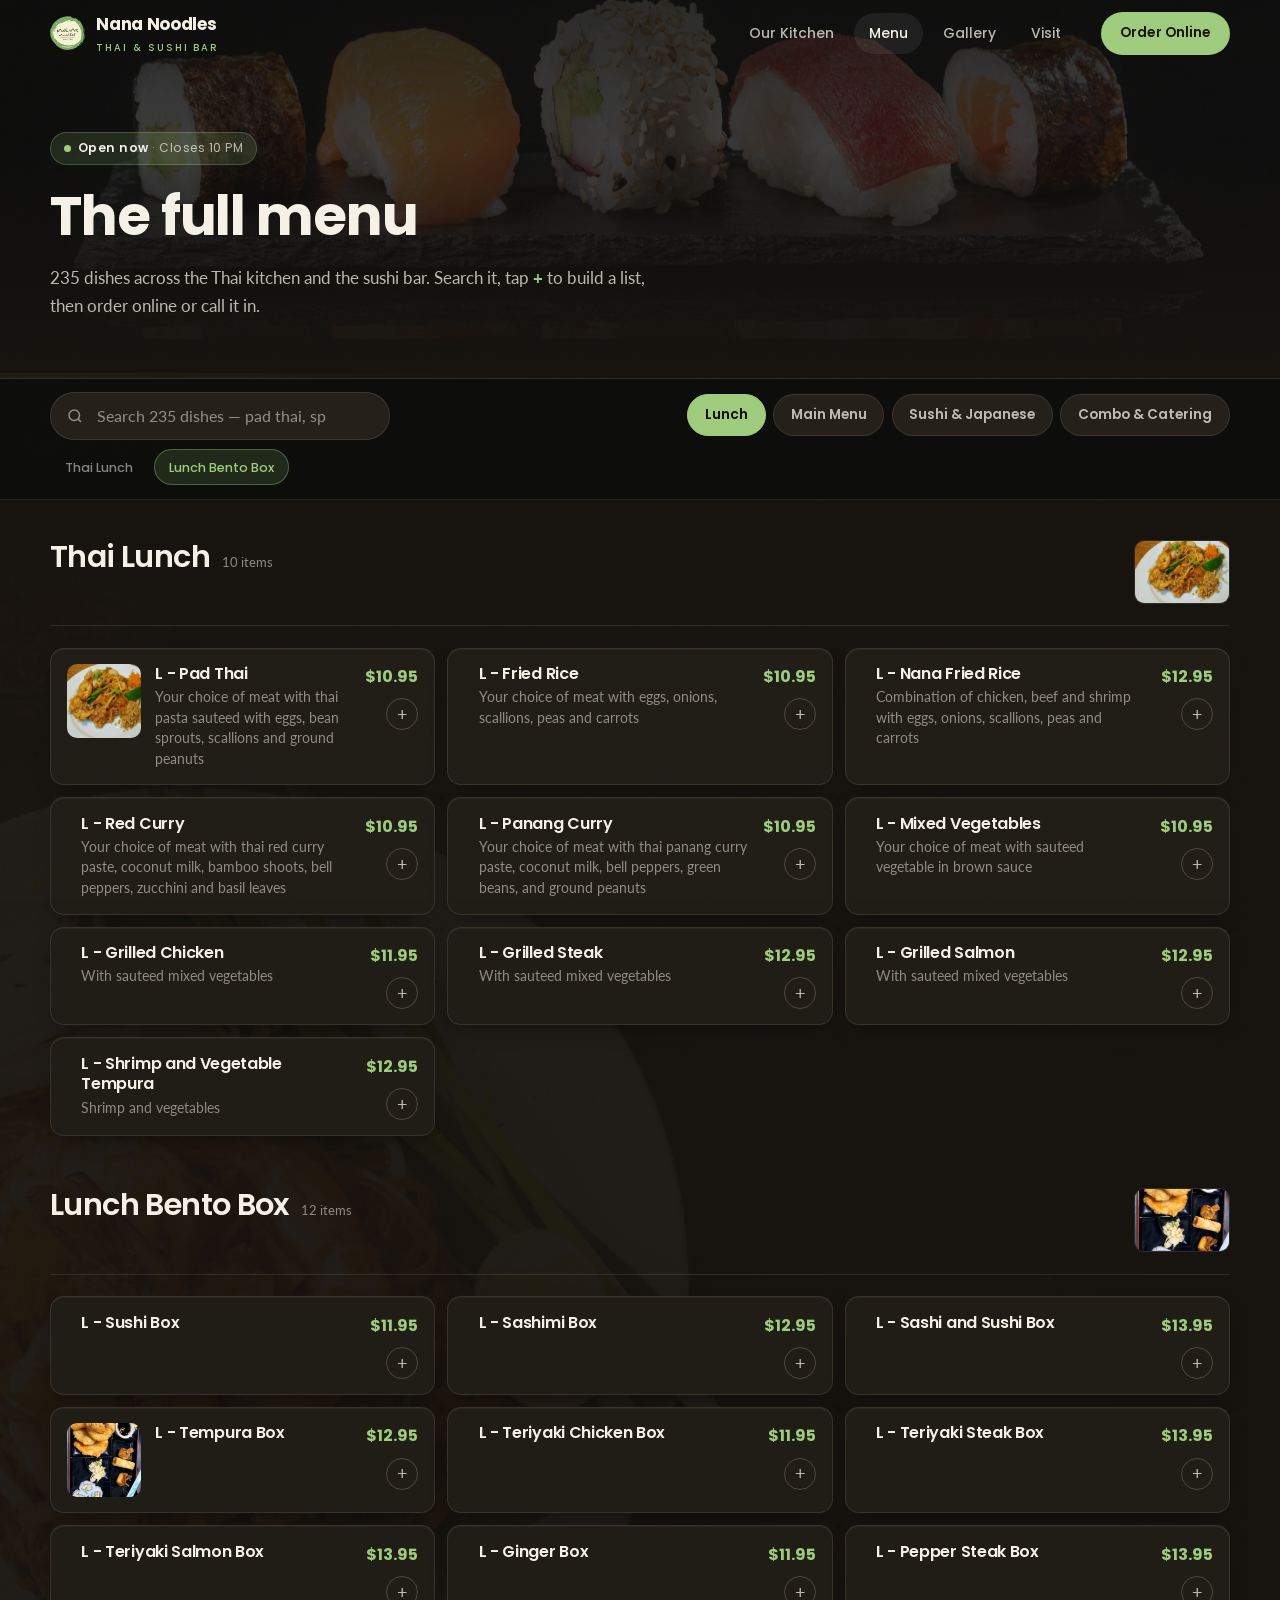
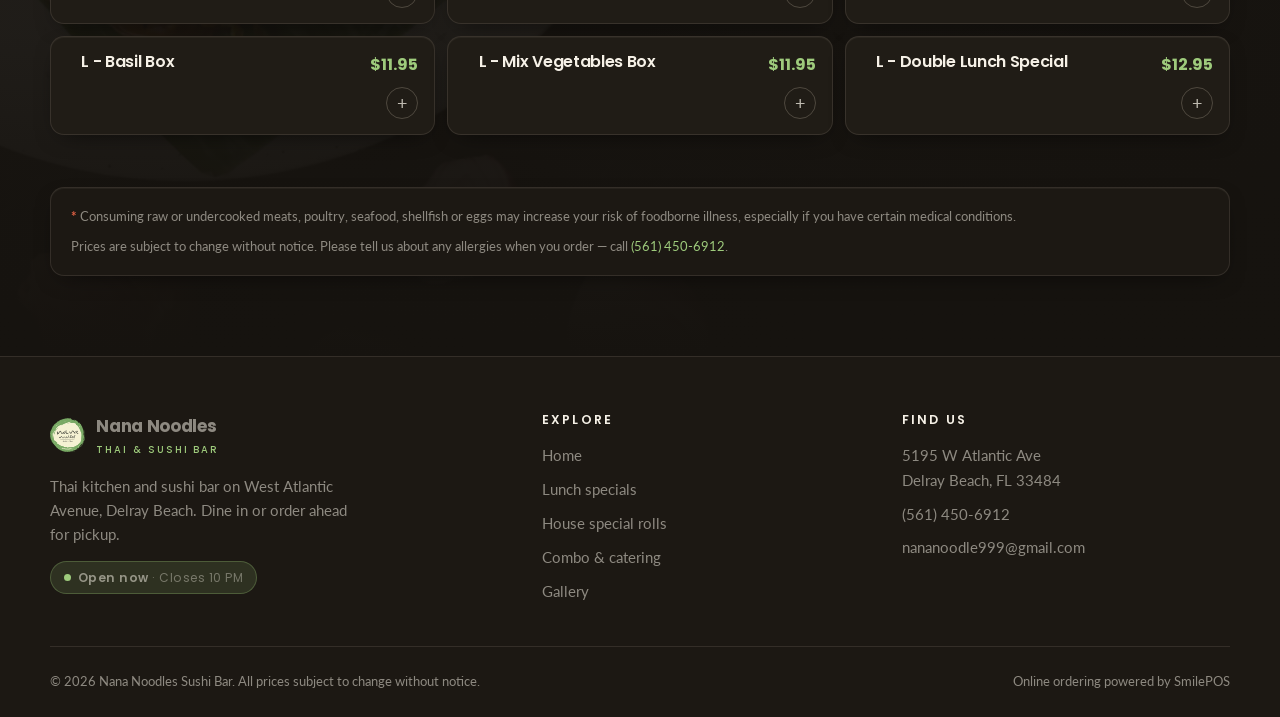
==== commit 49f65bfe: "Dish dialog with full options, warm ink palette, more photography Tap any dish and a dialog opens wi" ====
--- a/menu.html
+++ b/menu.html
@@ -15,8 +15,8 @@
 <link rel="preconnect" href="https://fonts.googleapis.com">
 <link rel="preconnect" href="https://fonts.gstatic.com" crossorigin>
 <link href="https://fonts.googleapis.com/css2?family=Lato:wght@300;400;700&family=Poppins:wght@400;500;600;700&display=swap" rel="stylesheet">
-<link rel="stylesheet" href="assets/css/style.css?v=6">
-<link rel="stylesheet" href="assets/css/menu.css?v=6">
+<link rel="stylesheet" href="assets/css/style.css?v=9">
+<link rel="stylesheet" href="assets/css/menu.css?v=9">
 </head>
 <body>
 <a class="skip" href="#menu">Skip to the menu</a>
@@ -78,7 +78,10 @@
 </div>
 
 <!-- ============================================================= menu -->
-<main class="menu-body" id="menu">
+<main class="menu-body bgshot bgshot--soft" id="menu">
+  <div class="bgshot__img" aria-hidden="true">
+    <picture><source srcset="assets/img/hero/h1.webp" type="image/webp"><img src="assets/img/hero/h1.jpg" alt=""></picture>
+  </div>
   <div class="wrap">
     <div data-menu>
       <div class="empty"><strong>Loading the menu&hellip;</strong>One moment.</div>
@@ -181,7 +184,28 @@
   </div>
 </div>
 
-<script src="assets/js/site.js?v=6"></script>
-<script src="assets/js/menu.js?v=6"></script>
+<!-- ====================================================== dish dialog -->
+<div class="dish-dialog" data-dish role="dialog" aria-modal="true" aria-labelledby="dishName">
+  <div class="dish-dialog__veil"></div>
+  <div class="dish-dialog__panel">
+    <button class="dish-dialog__x" type="button" data-dish-close aria-label="Close">&times;</button>
+    <div class="dish-dialog__media" data-dish-media></div>
+    <div class="dish-dialog__body">
+      <p class="dish-dialog__cat" data-dish-cat></p>
+      <h2 class="dish-dialog__name" id="dishName" data-dish-name></h2>
+      <p class="dish-dialog__price" data-dish-price></p>
+      <p class="dish-dialog__desc" data-dish-desc></p>
+      <p class="dish-dialog__note" data-dish-note></p>
+      <div data-dish-opts></div>
+      <div class="dish-dialog__foot">
+        <button class="btn" type="button" data-dish-add data-add>Add to my list</button>
+        <a class="btn btn--ghost" data-order href="https://nananoodlessushibarfl.smiledining.com/" target="_blank" rel="noopener">Order online</a>
+      </div>
+    </div>
+  </div>
+</div>
+
+<script src="assets/js/site.js?v=9"></script>
+<script src="assets/js/menu.js?v=9"></script>
 </body>
 </html>
--- a/assets/css/style.css
+++ b/assets/css/style.css
@@ -4,30 +4,36 @@
    and paired with a warm gold for contrast.
    ========================================================================== */
 
+/* ---------------------------------------------------------------------------
+   Palette — warm ink, not flat black.
+   Every dark surface carries a little red and yellow in it, so the page reads
+   like lacquer and roasted wood rather than a switched-off screen.
+   --------------------------------------------------------------------------- */
 :root{
-  --bg:            #0c0d0b;
-  --bg-2:          #131512;
-  --bg-3:          #1b1e1a;
-  --surface:       #171a16;
-  --line:          rgba(255,255,255,.10);
-  --line-strong:   rgba(255,255,255,.20);
-
-  --ink:           #f4f5f2;
-  --ink-2:         rgba(244,245,242,.72);
-  --ink-3:         rgba(244,245,242,.50);
-
-  --green:         #8dc072;
+  --bg:            #16130f;   /* warm espresso, the page ground        */
+  --bg-2:          #1c1813;   /* recessed bands                         */
+  --bg-3:          #242019;   /* raised panels                          */
+  --surface:       #201c16;   /* cards                                  */
+  --line:          rgba(240,228,206,.11);
+  --line-strong:   rgba(240,228,206,.22);
+
+  --ink:           #f6f1e7;   /* warm paper white                       */
+  --ink-2:         rgba(246,241,231,.74);
+  --ink-3:         rgba(246,241,231,.52);
+
+  --green:         #9ecb7c;   /* the original accent, lifted            */
   --green-deep:    #5f8c4a;
-  --green-dim:     rgba(141,192,114,.14);
-  --gold:          #e4b363;
-  --chili:         #d1503c;
+  --green-dim:     rgba(158,203,124,.14);
+  --gold:          #e8b968;
+  --gold-dim:      rgba(232,185,104,.13);
+  --chili:         #dd5f43;
 
   --radius:        14px;
   --radius-sm:     10px;
   --radius-lg:     22px;
 
-  --shadow:        0 18px 50px -18px rgba(0,0,0,.85);
-  --shadow-sm:     0 8px 24px -12px rgba(0,0,0,.7);
+  --shadow:        0 22px 60px -20px rgba(0,0,0,.9);
+  --shadow-sm:     0 8px 24px -12px rgba(0,0,0,.75);
 
   --head: "Poppins", "Segoe UI", system-ui, sans-serif;
   --body: "Lato", "Segoe UI", system-ui, sans-serif;
@@ -52,7 +58,7 @@
 h3{ font-size:1.2rem; }
 p{ margin:0 0 1em; }
 :focus-visible{ outline:2.5px solid var(--green); outline-offset:3px; border-radius:4px; }
-::selection{ background:var(--green); color:#0c0d0b; }
+::selection{ background:var(--green); color:var(--bg); }
 
 .wrap{ width:min(100% - 2.5rem, var(--wrap)); margin-inline:auto; }
 .section{ padding:clamp(4rem,9vw,7.5rem) 0; }
@@ -72,7 +78,7 @@
 .center .lede{ margin-inline:auto; }
 
 .btn{
-  --btn-bg:var(--green); --btn-ink:#0c0d0b;
+  --btn-bg:var(--green); --btn-ink:var(--bg);
   display:inline-flex; align-items:center; justify-content:center; gap:.6rem;
   padding:.92rem 1.7rem; border-radius:999px; border:1.5px solid transparent;
   background:var(--btn-bg); color:var(--btn-ink);
@@ -80,7 +86,7 @@
   cursor:pointer; white-space:nowrap;
   transition:transform .18s ease, box-shadow .18s ease, background .18s ease, border-color .18s ease;
 }
-.btn:hover{ transform:translateY(-2px); box-shadow:0 12px 26px -12px rgba(141,192,114,.75); }
+.btn:hover{ transform:translateY(-2px); box-shadow:0 12px 26px -12px rgba(158,203,124,.75); }
 .btn:active{ transform:translateY(0); }
 .btn--ghost{ --btn-bg:transparent; --btn-ink:var(--ink); border-color:var(--line-strong); }
 .btn--ghost:hover{ border-color:var(--green); color:var(--green); box-shadow:none; }
@@ -90,14 +96,14 @@
 .pill{
   display:inline-flex; align-items:center; gap:.45rem;
   padding:.34rem .8rem; border-radius:999px;
-  background:var(--green-dim); border:1px solid rgba(141,192,114,.28);
+  background:var(--green-dim); border:1px solid rgba(158,203,124,.28);
   font-family:var(--head); font-size:.76rem; font-weight:600; letter-spacing:.04em;
 }
 .dot{ width:7px; height:7px; border-radius:50%; background:var(--green); flex:none;
-      box-shadow:0 0 0 0 rgba(141,192,114,.6); animation:pulse 2.4s infinite; }
-.pill.is-closed{ background:rgba(209,80,60,.12); border-color:rgba(209,80,60,.3); color:#f0a99c; }
+      box-shadow:0 0 0 0 rgba(158,203,124,.6); animation:pulse 2.4s infinite; }
+.pill.is-closed{ background:rgba(221,95,67,.12); border-color:rgba(221,95,67,.3); color:#f0a99c; }
 .pill.is-closed .dot{ background:var(--chili); animation:none; }
-@keyframes pulse{ 70%{ box-shadow:0 0 0 9px rgba(141,192,114,0);} 100%{ box-shadow:0 0 0 0 rgba(141,192,114,0);} }
+@keyframes pulse{ 70%{ box-shadow:0 0 0 9px rgba(158,203,124,0);} 100%{ box-shadow:0 0 0 0 rgba(158,203,124,0);} }
 
 /* ---------- header ---------- */
 .nav{
@@ -106,7 +112,7 @@
   transition:background .3s ease, border-color .3s ease, backdrop-filter .3s ease;
   border-bottom:1px solid transparent;
 }
-.nav.is-stuck{ background:rgba(12,13,11,.9); backdrop-filter:blur(14px) saturate(1.3); border-bottom-color:var(--line); }
+.nav.is-stuck{ background:rgba(22,19,15,.9); backdrop-filter:blur(14px) saturate(1.3); border-bottom-color:var(--line); }
 .nav__in{ display:flex; align-items:center; gap:1.5rem; width:min(100% - 2.5rem,var(--wrap)); margin-inline:auto; }
 .brand{ display:flex; align-items:center; gap:.7rem; font-family:var(--head); font-weight:700; letter-spacing:-.02em; font-size:1.06rem; }
 .brand img{ height:34px; width:auto; }
@@ -132,14 +138,14 @@
   .burger{ display:block; }
   .nav__links{
     position:fixed; inset:var(--nav-h) 0 auto; flex-direction:column; gap:0; margin:0;
-    background:rgba(12,13,11,.97); backdrop-filter:blur(16px); padding:1rem 1.25rem 1.5rem;
+    background:rgba(22,19,15,.97); backdrop-filter:blur(16px); padding:1rem 1.25rem 1.5rem;
     border-bottom:1px solid var(--line);
     transform:translateY(-12px); opacity:0; pointer-events:none; transition:.24s ease;
   }
   .nav.is-open .nav__links{ transform:none; opacity:1; pointer-events:auto; }
   .nav__links a{ padding:.85rem .6rem; font-size:1rem; border-radius:var(--radius-sm); }
   .nav__cta{ display:none; }   /* nothing left in it once the phone moves to the action bar */
-  .nav.is-stuck,.nav.is-open{ background:rgba(12,13,11,.94); backdrop-filter:blur(14px); border-bottom-color:var(--line); }
+  .nav.is-stuck,.nav.is-open{ background:rgba(22,19,15,.94); backdrop-filter:blur(14px); border-bottom-color:var(--line); }
 }
 
 /* ---------- hero ---------- */
@@ -152,8 +158,8 @@
 .hero__bg::after{
   content:""; position:absolute; inset:0;
   background:
-    linear-gradient(180deg, rgba(12,13,11,.86) 0%, rgba(12,13,11,.5) 32%, rgba(12,13,11,.78) 78%, var(--bg) 100%),
-    radial-gradient(90% 70% at 20% 45%, rgba(12,13,11,.55), transparent 70%);
+    linear-gradient(180deg, rgba(22,19,15,.86) 0%, rgba(22,19,15,.5) 32%, rgba(22,19,15,.78) 78%, var(--bg) 100%),
+    radial-gradient(90% 70% at 20% 45%, rgba(22,19,15,.55), transparent 70%);
 }
 .hero__in{ position:relative; z-index:2; padding:calc(var(--nav-h) + 4rem) 0 5rem; }
 .hero h1{ margin-bottom:.35em; max-width:15ch; text-shadow:0 4px 40px rgba(0,0,0,.6); }
@@ -173,7 +179,7 @@
   background:var(--surface); border:1px solid var(--line); border-radius:var(--radius);
   padding:1.7rem 1.5rem; transition:border-color .2s, transform .2s, background .2s;
 }
-.card:hover{ border-color:rgba(141,192,114,.4); transform:translateY(-4px); background:var(--bg-3); }
+.card:hover{ border-color:rgba(158,203,124,.4); transform:translateY(-4px); background:var(--bg-3); }
 .card__ico{
   width:44px; height:44px; border-radius:12px; display:grid; place-items:center;
   background:var(--green-dim); color:var(--green); margin-bottom:1.1rem;
@@ -192,7 +198,7 @@
   background:var(--surface); border:1px solid var(--line); border-radius:var(--radius); overflow:hidden;
   transition:transform .2s, border-color .2s;
 }
-.dish:hover{ transform:translateY(-4px); border-color:rgba(141,192,114,.4); }
+.dish:hover{ transform:translateY(-4px); border-color:rgba(158,203,124,.4); }
 .dish img{ aspect-ratio:4/3; object-fit:cover; width:100%; }
 .dish__b{ padding:1rem 1.1rem 1.2rem; }
 .dish__t{ display:flex; justify-content:space-between; gap:.75rem; align-items:baseline; }
@@ -210,11 +216,11 @@
   margin:0 0 .85rem; border-radius:var(--radius-sm); overflow:hidden; position:relative; line-height:0;
 }
 .gal img{ width:100%; transition:transform .5s cubic-bezier(.2,.8,.3,1); }
-.gal button::after{ content:""; position:absolute; inset:0; background:rgba(12,13,11,.35); opacity:0; transition:.3s; }
+.gal button::after{ content:""; position:absolute; inset:0; background:rgba(22,19,15,.35); opacity:0; transition:.3s; }
 .gal button:hover img{ transform:scale(1.05); }
 .gal button:hover::after{ opacity:1; }
 
-.lb{ position:fixed; inset:0; z-index:120; background:rgba(8,9,7,.96); backdrop-filter:blur(6px);
+.lb{ position:fixed; inset:0; z-index:120; background:rgba(14,12,9,.96); backdrop-filter:blur(6px);
      display:none; place-items:center; padding:clamp(1rem,4vw,3rem); }
 .lb.is-open{ display:grid; }
 .lb img{ max-width:100%; max-height:86vh; border-radius:var(--radius-sm); box-shadow:var(--shadow); }
@@ -223,7 +229,7 @@
   color:var(--ink); width:46px; height:46px; border-radius:50%; cursor:pointer; display:grid; place-items:center;
   transition:.2s; font-size:1.3rem; line-height:1;
 }
-.lb__x:hover,.lb__nav:hover{ background:var(--green); color:#0c0d0b; border-color:var(--green); }
+.lb__x:hover,.lb__nav:hover{ background:var(--green); color:var(--bg); border-color:var(--green); }
 .lb__x{ top:1.25rem; right:1.25rem; }
 .lb__nav{ top:50%; transform:translateY(-50%); }
 .lb__nav--prev{ left:1.25rem; } .lb__nav--next{ right:1.25rem; }
@@ -249,7 +255,7 @@
 .band{ position:relative; overflow:hidden; border-block:1px solid var(--line); }
 .band__bg{ position:absolute; inset:0; }
 .band__bg img{ width:100%; height:100%; object-fit:cover; }
-.band__bg::after{ content:""; position:absolute; inset:0; background:linear-gradient(90deg,rgba(12,13,11,.94),rgba(12,13,11,.7)); }
+.band__bg::after{ content:""; position:absolute; inset:0; background:linear-gradient(90deg,rgba(22,19,15,.94),rgba(22,19,15,.7)); }
 .band__in{ position:relative; z-index:2; padding:clamp(3.5rem,7vw,6rem) 0; }
 
 /* ---------- footer ---------- */
@@ -264,7 +270,7 @@
 /* ---------- mobile action bar ---------- */
 .actionbar{
   position:fixed; inset:auto 0 0; z-index:70; display:none;
-  background:rgba(12,13,11,.94); backdrop-filter:blur(14px); border-top:1px solid var(--line);
+  background:rgba(22,19,15,.94); backdrop-filter:blur(14px); border-top:1px solid var(--line);
   padding:.6rem .75rem calc(.6rem + env(safe-area-inset-bottom));
   grid-template-columns:1fr 1fr 1.35fr; gap:.5rem;
 }
@@ -273,7 +279,7 @@
   border-radius:var(--radius-sm); font-family:var(--head); font-size:.72rem; font-weight:600; color:var(--ink-2);
 }
 .actionbar a svg{ width:19px; height:19px; }
-.actionbar a.is-primary{ background:var(--green); color:#0c0d0b; }
+.actionbar a.is-primary{ background:var(--green); color:var(--bg); }
 @media (max-width:760px){ .actionbar{ display:grid; } body{ padding-bottom:74px; } }
 
 /* ---------- reveal ---------- */
@@ -285,7 +291,7 @@
   html{ scroll-behavior:auto; }
 }
 .sr{ position:absolute; width:1px; height:1px; padding:0; margin:-1px; overflow:hidden; clip:rect(0 0 0 0); white-space:nowrap; border:0; }
-.skip{ position:absolute; top:-100px; left:1rem; z-index:200; background:var(--green); color:#0c0d0b;
+.skip{ position:absolute; top:-100px; left:1rem; z-index:200; background:var(--green); color:var(--bg);
        padding:.75rem 1.25rem; border-radius:0 0 10px 10px; font-family:var(--head); font-weight:600; }
 .skip:focus{ top:0; }
 
@@ -379,3 +385,57 @@
   .hero__bg img{ animation:none; height:100%; top:0; }
   .gal button{ transform:none; }
 }
+
+/* ==========================================================================
+   Surface — what stops a dark page from reading as cheap is texture and
+   variation, not hue. Grain, warm washes, and photography behind sections.
+   ========================================================================== */
+
+/* ---------- film grain over the whole page ---------- */
+body::after{
+  content:""; position:fixed; inset:0; z-index:200; pointer-events:none;
+  opacity:.045; mix-blend-mode:overlay;
+  background-image:url("data:image/svg+xml,%3Csvg xmlns='http://www.w3.org/2000/svg' width='140' height='140'%3E%3Cfilter id='n'%3E%3CfeTurbulence type='fractalNoise' baseFrequency='.85' numOctaves='3'/%3E%3C/filter%3E%3Crect width='140' height='140' filter='url(%23n)'/%3E%3C/svg%3E");
+}
+
+/* ---------- warm light washes so no two screens are the same flat tone ---------- */
+body{
+  background-color:var(--bg);
+  background-image:
+    radial-gradient(70% 42% at 82% 4%,  rgba(232,185,104,.055), transparent 62%),
+    radial-gradient(58% 38% at 4%  38%, rgba(158,203,124,.05),  transparent 66%),
+    radial-gradient(64% 40% at 92% 74%, rgba(221,95,67,.045),   transparent 64%);
+  background-attachment:fixed;
+}
+
+/* ---------- sections carry a photograph behind them ---------- */
+.bgshot{ position:relative; isolation:isolate; overflow:hidden; }
+.bgshot > .bgshot__img{
+  position:absolute; inset:-6% 0; z-index:-2;
+}
+.bgshot > .bgshot__img img{ width:100%; height:100%; object-fit:cover; }
+.bgshot::before{
+  content:""; position:absolute; inset:0; z-index:-1;
+  background:
+    linear-gradient(180deg, var(--bg) 0%, rgba(22,19,15,.9) 18%, rgba(22,19,15,.9) 82%, var(--bg) 100%);
+}
+.bgshot--soft::before{
+  background:
+    linear-gradient(180deg, var(--bg) 0%, rgba(22,19,15,.955) 22%, rgba(22,19,15,.955) 78%, var(--bg) 100%);
+}
+
+/* ---------- hairline rules that catch the warm light ---------- */
+.rule{
+  height:1px; border:0; margin:0;
+  background:linear-gradient(90deg, transparent, var(--line-strong) 22%, var(--line-strong) 78%, transparent);
+}
+
+/* ---------- lacquer edge on cards and panels ---------- */
+.card,.dish,.item,.map,.disclaimer{
+  box-shadow:inset 0 1px 0 rgba(246,241,231,.045), var(--shadow-sm);
+}
+
+/* ---------- section eyebrow gets a gold companion ---------- */
+.eyebrow::before,.center .eyebrow::after{
+  background:linear-gradient(90deg,var(--green),var(--gold));
+}
--- a/assets/css/menu.css
+++ b/assets/css/menu.css
@@ -168,3 +168,106 @@
   .tabs{ grid-area:tabs; justify-content:flex-end; }
   .chips{ grid-area:chips; }
 }
+
+/* ==========================================================================
+   Dish dialog — tap any item for the photo at full size and everything the
+   kitchen lets you choose.
+   ========================================================================== */
+.item{ cursor:pointer; }
+.item:focus-visible{ outline:2.5px solid var(--green); outline-offset:3px; }
+.item__zoom{
+  position:absolute; inset:auto auto .3rem .3rem;
+  width:22px; height:22px; border-radius:50%;
+  background:rgba(22,19,15,.72); backdrop-filter:blur(4px);
+  display:grid; place-items:center; opacity:0; transition:opacity .2s;
+}
+.item__zoom svg{ width:12px; height:12px; color:var(--ink); }
+.item__img{ position:relative; }
+.item:hover .item__zoom{ opacity:1; }
+
+.dish-dialog{
+  position:fixed; inset:0; z-index:130; display:none;
+  padding:clamp(.75rem,3vw,2.5rem); place-items:center;
+}
+.dish-dialog.is-open{ display:grid; }
+.dish-dialog__veil{ position:absolute; inset:0; background:rgba(14,12,9,.86); backdrop-filter:blur(8px); }
+.dish-dialog__panel{
+  position:relative; width:min(880px,100%); max-height:92svh; overflow:hidden;
+  display:grid; grid-template-columns:1fr 1fr;
+  background:var(--bg-2); border:1px solid var(--line);
+  border-radius:var(--radius-lg); box-shadow:var(--shadow);
+  animation:dishin .3s cubic-bezier(.16,.84,.28,1);
+}
+@keyframes dishin{ from{ opacity:0; transform:translateY(18px) scale(.97); } }
+@media (max-width:720px){
+  .dish-dialog__panel{ grid-template-columns:1fr; grid-template-rows:auto 1fr; }
+}
+
+.dish-dialog__media{ position:relative; background:var(--bg-3); min-height:220px; }
+.dish-dialog__media img{ width:100%; height:100%; object-fit:cover; }
+@media (max-width:720px){ .dish-dialog__media{ height:min(38svh,300px); } }
+/* no photograph: a typographic plate instead of an empty box */
+.dish-dialog__media.is-blank{
+  display:grid; place-items:center; padding:2rem;
+  background:
+    radial-gradient(80% 80% at 50% 30%, var(--green-dim), transparent 70%), var(--bg-3);
+}
+.dish-dialog__mark{
+  font-family:var(--head); font-size:clamp(2.6rem,7vw,4rem); font-weight:700;
+  color:var(--green); opacity:.45; letter-spacing:-.04em; line-height:1; text-align:center;
+}
+
+.dish-dialog__body{ padding:clamp(1.4rem,3vw,2.1rem); overflow-y:auto; }
+.dish-dialog__cat{
+  font-family:var(--head); font-size:.7rem; font-weight:600; letter-spacing:.2em;
+  text-transform:uppercase; color:var(--green); margin:0 0 .7rem;
+}
+.dish-dialog__name{ font-size:clamp(1.4rem,3.2vw,1.95rem); margin:0 0 .55rem; }
+.dish-dialog__name .raw{ color:var(--chili); }
+.dish-dialog__price{
+  font-family:var(--head); font-weight:700; font-size:1.35rem; color:var(--gold);
+  margin:0 0 1rem; font-variant-numeric:tabular-nums;
+}
+.dish-dialog__desc{ color:var(--ink-2); font-size:1rem; line-height:1.7; margin:0 0 1.35rem; }
+.dish-dialog__note{
+  font-size:.85rem; color:var(--ink-3); font-style:italic;
+  padding:.75rem .9rem; border-left:2px solid var(--green-deep);
+  background:var(--green-dim); border-radius:0 8px 8px 0; margin:0 0 1.35rem;
+}
+
+.opts{ display:grid; gap:1.1rem; margin:0 0 1.6rem; }
+.opt h4{
+  font-family:var(--head); font-size:.76rem; font-weight:600; letter-spacing:.12em;
+  text-transform:uppercase; color:var(--ink-2); margin:0 0 .5rem;
+  display:flex; align-items:center; gap:.5rem; flex-wrap:wrap;
+}
+.opt h4 em{
+  font-style:normal; font-size:.62rem; letter-spacing:.08em; padding:.14rem .45rem;
+  border-radius:999px; background:var(--gold-dim); color:var(--gold); border:1px solid rgba(232,185,104,.3);
+}
+.opt h4 em.req{ background:var(--green-dim); color:var(--green); border-color:rgba(158,203,124,.32); }
+.opt ul{ list-style:none; margin:0; padding:0; display:flex; flex-wrap:wrap; gap:.35rem; }
+.opt li{
+  font-size:.83rem; padding:.32rem .7rem; border-radius:999px;
+  background:var(--bg-3); border:1px solid var(--line); color:var(--ink-2);
+}
+.opt li b{ color:var(--gold); font-weight:600; font-variant-numeric:tabular-nums; }
+
+.dish-dialog__foot{ display:flex; flex-wrap:wrap; gap:.6rem; }
+.dish-dialog__x{
+  position:absolute; top:.85rem; right:.85rem; z-index:3;
+  width:38px; height:38px; border-radius:50%; cursor:pointer; font-size:1.25rem; line-height:1;
+  background:rgba(22,19,15,.75); backdrop-filter:blur(6px);
+  border:1px solid var(--line-strong); color:var(--ink); display:grid; place-items:center;
+  transition:.2s;
+}
+.dish-dialog__x:hover{ background:var(--green); color:var(--bg); border-color:var(--green); }
+
+/* ---------- category headers carry a photograph ---------- */
+.cat__head{ position:relative; }
+.cat__shot{
+  float:right; width:96px; height:64px; margin:0 0 .5rem 1rem;
+  border-radius:var(--radius-sm); overflow:hidden; border:1px solid var(--line);
+}
+.cat__shot img{ width:100%; height:100%; object-fit:cover; }
+@media (max-width:560px){ .cat__shot{ width:70px; height:52px; } }
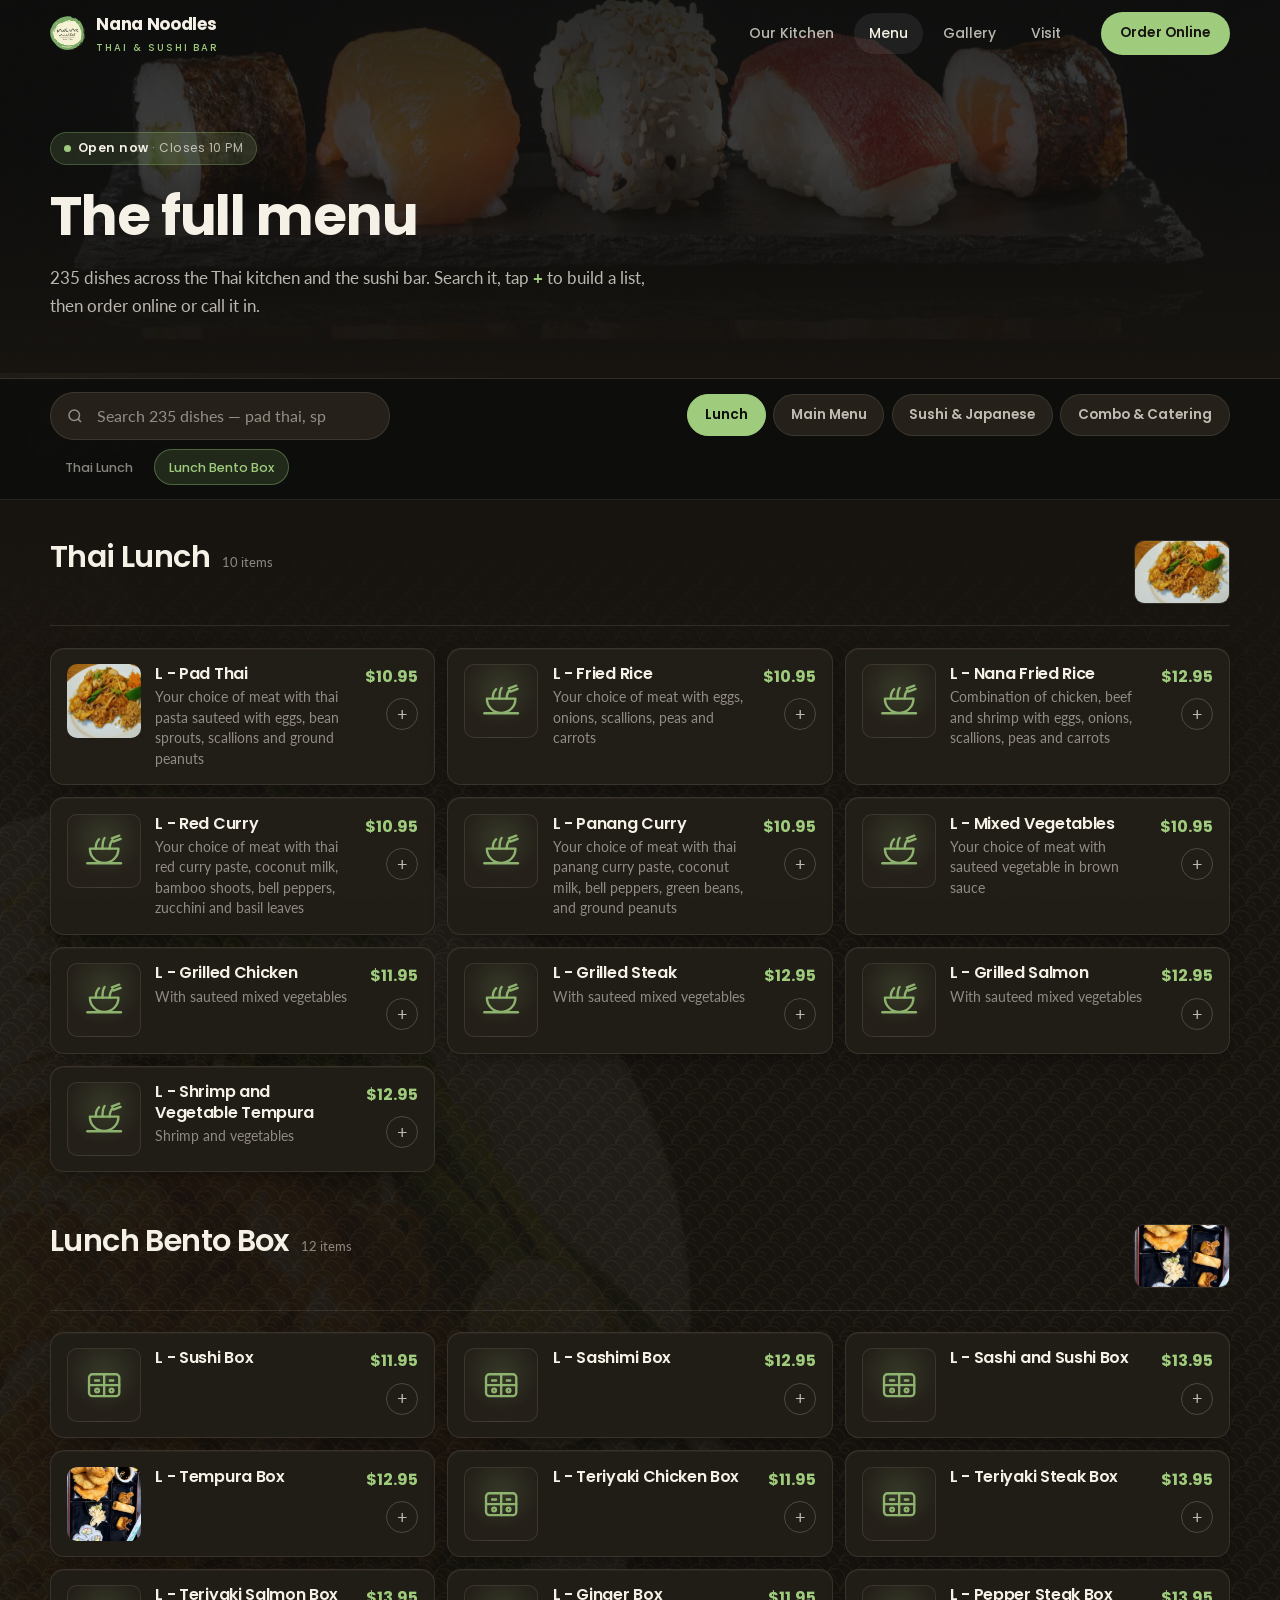
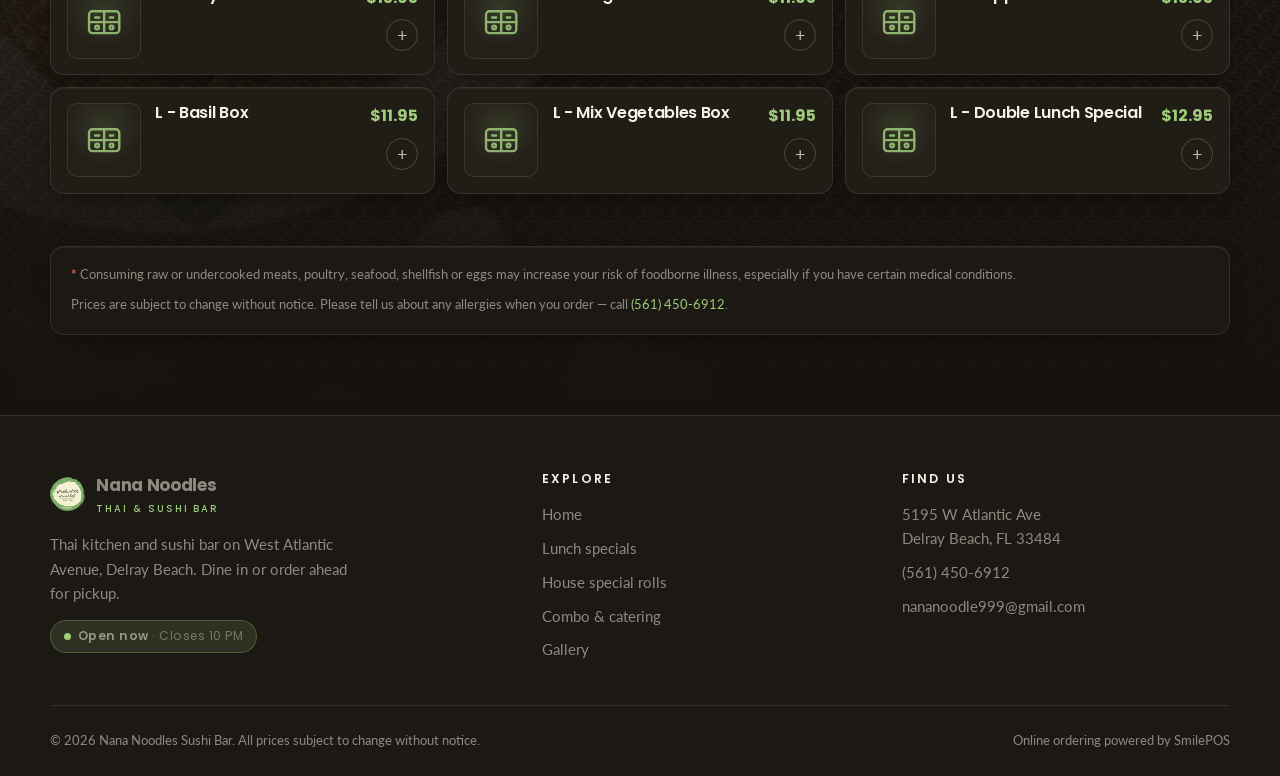
==== commit cb46a0b3: "Fill the 204 empty menu rows with drawn glyphs, not stock photos Two thirds of the menu has no photo" ====
--- a/menu.html
+++ b/menu.html
@@ -15,10 +15,137 @@
 <link rel="preconnect" href="https://fonts.googleapis.com">
 <link rel="preconnect" href="https://fonts.gstatic.com" crossorigin>
 <link href="https://fonts.googleapis.com/css2?family=Lato:wght@300;400;700&family=Poppins:wght@400;500;600;700&display=swap" rel="stylesheet">
-<link rel="stylesheet" href="assets/css/style.css?v=9">
-<link rel="stylesheet" href="assets/css/menu.css?v=9">
+<link rel="stylesheet" href="assets/css/style.css?v=11">
+<link rel="stylesheet" href="assets/css/menu.css?v=11">
 </head>
 <body>
+<svg xmlns="http://www.w3.org/2000/svg" style="display:none" aria-hidden="true">
+<!-- ===========================================================================
+     Nana Noodles — original line glyphs, one per menu category.
+     Drawn on a 24x24 grid, stroke only, currentColor, so they inherit the
+     page palette and stay crisp at any size. Used wherever a dish has no
+     photograph, which is 204 of the 235 items.
+     =========================================================================== -->
+
+<symbol id="g-noodles" viewBox="0 0 24 24">
+  <path d="M3.5 10.5h17c0 4.7-3.8 8.5-8.5 8.5s-8.5-3.8-8.5-8.5Z"/>
+  <path d="M2 19.2h20"/>
+  <path d="M7 10.5c0-2.6.9-4.6 2-5.6M11 10.5c0-3.2.5-5.4 1.3-6.4M15.2 10.5c.2-2.4.9-4.1 1.9-5"/>
+  <path d="m16.6 4.4 4.4-1.6M17.4 6.3l4.4-1.6"/>
+</symbol>
+
+<symbol id="g-soup" viewBox="0 0 24 24">
+  <path d="M3.5 11h17c0 4.4-3.8 8-8.5 8s-8.5-3.6-8.5-8Z"/>
+  <path d="M1.8 19.4h20.4"/>
+  <path d="M8.6 7.4c1.1-1 1.1-2 0-3M12 6.6c1.2-1.1 1.2-2.2 0-3.3M15.4 7.4c1.1-1 1.1-2 0-3"/>
+</symbol>
+
+<symbol id="g-salad" viewBox="0 0 24 24">
+  <path d="M3 12.5h18c0 3.9-4 7-9 7s-9-3.1-9-7Z"/>
+  <path d="M12 12.5c-.6-3.4-3-5.2-6.4-5.4 0 3.1 2.2 5 5 5.4"/>
+  <path d="M12.6 12.5c.3-3.9 2.6-6.3 6.2-6.9.5 3.6-1.6 6.3-4.6 6.9"/>
+  <path d="M12 12.5c0-2.4.5-4.3 1.4-5.8"/>
+</symbol>
+
+<symbol id="g-curry" viewBox="0 0 24 24">
+  <path d="M4.5 10.5h15v4.2a4 4 0 0 1-4 4h-7a4 4 0 0 1-4-4Z"/>
+  <path d="M3 10.5h18"/>
+  <path d="M19.5 12h1.6a1.6 1.6 0 0 1 0 3.2h-1.6"/>
+  <path d="M9 7.4c1-.9 1-1.8 0-2.7M13.5 6.6c1.1-1 1.1-2 0-3"/>
+</symbol>
+
+<symbol id="g-wok" viewBox="0 0 24 24">
+  <path d="M2.5 10.8h15.2c0 4.1-3.4 7.4-7.6 7.4s-7.6-3.3-7.6-7.4Z"/>
+  <path d="M17.7 11.6h2.6a1.6 1.6 0 0 0 1.4-2.4"/>
+  <path d="M7.4 7.8c1.3-.9 1.5-2 .6-3.3.8.2 1.4.6 1.8 1.2"/>
+  <path d="M12.4 7.4c1.5-1.2 1.7-2.6.6-4.2 1.6.6 2.5 1.7 2.7 3.3"/>
+</symbol>
+
+<symbol id="g-grill" viewBox="0 0 24 24">
+  <path d="M12 3.2c2.6 2.4 3.9 4.5 3.9 6.4 0 1.5-.7 2.5-2 3 .3-1.6-.1-2.9-1.3-4-1.6 1.3-2.4 2.7-2.4 4.1 0 .8.2 1.5.6 2.1-1.7-.6-2.6-1.9-2.6-3.8 0-2.5 1.3-5.1 3.8-7.8Z"/>
+  <path d="M4 17h16M6.5 20h11"/>
+</symbol>
+
+<symbol id="g-rice" viewBox="0 0 24 24">
+  <path d="M4.5 12.5h15c0 3.7-3.4 6.7-7.5 6.7s-7.5-3-7.5-6.7Z"/>
+  <path d="M3 12.5h18"/>
+  <path d="M6.6 9.6c1.3-2.7 3.2-4.1 5.4-4.1s4.1 1.4 5.4 4.1"/>
+  <path d="M10 8.6h.01M12.4 7.2h.01M14.4 9h.01"/>
+</symbol>
+
+<symbol id="g-drink" viewBox="0 0 24 24">
+  <path d="M6.6 6h10.8l-1.2 12.2a1.6 1.6 0 0 1-1.6 1.4H9.4a1.6 1.6 0 0 1-1.6-1.4Z"/>
+  <path d="M7 11.2h10"/>
+  <path d="m14.6 6 2.6-3.4"/>
+</symbol>
+
+<symbol id="g-bento" viewBox="0 0 24 24">
+  <rect x="3" y="5.5" width="18" height="13" rx="2"/>
+  <path d="M12 5.5v13M3 12h18"/>
+  <path d="M6.6 9.2h2.4M15.4 9.2h2"/>
+  <circle cx="7.8" cy="15.2" r="1.1"/>
+  <circle cx="16.4" cy="15.2" r="1.1"/>
+</symbol>
+
+<symbol id="g-nigiri" viewBox="0 0 24 24">
+  <path d="M4.5 12.6h15a2.6 2.6 0 0 1 0 5.2h-15a2.6 2.6 0 0 1 0-5.2Z"/>
+  <path d="M4.6 12.6c.6-3 3.6-5 7.4-5s6.8 2 7.4 5"/>
+  <path d="M9.6 8.6c1.4 1.1 2.2 2.4 2.4 4M14.6 9.4c-1 .9-1.6 2-1.8 3.2"/>
+</symbol>
+
+<symbol id="g-sashimi" viewBox="0 0 24 24">
+  <path d="M3.4 15.6 8.6 7a2 2 0 0 1 3.4 0l5.2 8.6a2 2 0 0 1-1.7 3H5.1a2 2 0 0 1-1.7-3Z"/>
+  <path d="M7.4 15.4c1.2-2.2 2.3-3.6 3.4-4.2M11 15.4c1-1.8 1.9-3 2.7-3.6"/>
+  <path d="M4.6 18.6h14.8"/>
+</symbol>
+
+<symbol id="g-maki" viewBox="0 0 24 24">
+  <circle cx="12" cy="12" r="8.4"/>
+  <circle cx="12" cy="12" r="5.2"/>
+  <rect x="9.6" y="9.6" width="4.8" height="4.8" rx="1.2"/>
+</symbol>
+
+<symbol id="g-handroll" viewBox="0 0 24 24">
+  <path d="M6.8 4.4h10.4L13.4 19a1.5 1.5 0 0 1-2.8 0Z"/>
+  <path d="M6.8 4.4c1.6 1.3 3.4 2 5.2 2s3.6-.7 5.2-2"/>
+  <path d="M9.6 8.4c1 .8 2.1 1.2 3.2 1.2M10.6 12.4c.8.6 1.6.9 2.4.9"/>
+</symbol>
+
+<symbol id="g-platter" viewBox="0 0 24 24">
+  <ellipse cx="12" cy="13.4" rx="10" ry="5.4"/>
+  <ellipse cx="12" cy="13.4" rx="7" ry="3.4"/>
+  <circle cx="8.4" cy="13.2" r="1.3"/>
+  <circle cx="12" cy="12.4" r="1.3"/>
+  <circle cx="15.6" cy="13.2" r="1.3"/>
+  <path d="M2 13.4c0 1 .3 1.8.8 2.6M22 13.4c0 1-.3 1.8-.8 2.6"/>
+</symbol>
+
+<symbol id="g-boat" viewBox="0 0 24 24">
+  <path d="M2.4 13.6h19.2c-.9 3.6-3.4 5.4-7.4 5.4H9.8c-4 0-6.5-1.8-7.4-5.4Z"/>
+  <path d="M12 13.6V4.2M12 4.2l6.4 3.2L12 9.6"/>
+  <path d="M6.6 13.6c0-1.6.8-2.6 2.4-3M9.6 13.6c0-1.2.5-2 1.4-2.4"/>
+</symbol>
+
+<symbol id="g-dumpling" viewBox="0 0 24 24">
+  <path d="M3.6 15.4c0-4.3 3.8-7.8 8.4-7.8s8.4 3.5 8.4 7.8Z"/>
+  <path d="M2 15.4h20"/>
+  <path d="M7.4 15.4c0-2.4.8-4.2 2.2-5.4M12 15.4V8.1M16.6 15.4c0-2.4-.8-4.2-2.2-5.4"/>
+  <path d="M3.2 18.4h17.6"/>
+</symbol>
+
+<symbol id="g-leaf" viewBox="0 0 24 24">
+  <path d="M20 4c0 8.3-4.3 13.4-10.8 13.4-2 0-3.6-.5-4.8-1.4C6 8.4 10.7 4 20 4Z"/>
+  <path d="M17.4 6.6C12 9.2 8.2 13.4 6 19"/>
+</symbol>
+
+<symbol id="g-combo" viewBox="0 0 24 24">
+  <rect x="2.6" y="6.6" width="18.8" height="11.6" rx="1.8"/>
+  <path d="M9 6.6v11.6M15 6.6v11.6"/>
+  <circle cx="5.8" cy="12.4" r="1.5"/>
+  <path d="M10.5 13.8c0-1.5.7-2.6 1.5-2.6s1.5 1.1 1.5 2.6"/>
+  <path d="M16.6 11.2h2.8M16.6 14h2.8"/>
+</symbol>
+</svg>
 <a class="skip" href="#menu">Skip to the menu</a>
 <div class="progress" aria-hidden="true"></div>
 
@@ -48,7 +175,7 @@
 </header>
 
 <!-- ============================================================== hero -->
-<section class="menu-hero">
+<section class="menu-hero weave lattice">
   <div class="menu-hero__bg px" data-px="0.16" aria-hidden="true">
     <picture><source srcset="assets/img/hero/h3.webp" type="image/webp"><img src="assets/img/hero/h3.jpg" alt=""></picture>
   </div>
@@ -78,7 +205,7 @@
 </div>
 
 <!-- ============================================================= menu -->
-<main class="menu-body bgshot bgshot--soft" id="menu">
+<main class="menu-body bgshot bgshot--soft weave" id="menu">
   <div class="bgshot__img" aria-hidden="true">
     <picture><source srcset="assets/img/hero/h1.webp" type="image/webp"><img src="assets/img/hero/h1.jpg" alt=""></picture>
   </div>
@@ -205,7 +332,7 @@
   </div>
 </div>
 
-<script src="assets/js/site.js?v=9"></script>
-<script src="assets/js/menu.js?v=9"></script>
+<script src="assets/js/site.js?v=11"></script>
+<script src="assets/js/menu.js?v=11"></script>
 </body>
 </html>
--- a/assets/css/style.css
+++ b/assets/css/style.css
@@ -439,3 +439,63 @@
 .eyebrow::before,.center .eyebrow::after{
   background:linear-gradient(90deg,var(--green),var(--gold));
 }
+
+/* ==========================================================================
+   Ornament — original line glyphs and woven patterns.
+   Nothing here is a photograph, so it scales, recolours and costs almost
+   nothing to ship.
+   ========================================================================== */
+
+.glyph{
+  fill:none; stroke:currentColor; stroke-width:1.4;
+  stroke-linecap:round; stroke-linejoin:round;
+  width:100%; height:100%; display:block;
+}
+
+/* ---------- seigaiha: overlapping waves, the classic Japanese ground ---------- */
+.weave{ position:relative; isolation:isolate; }
+.weave::after{
+  content:""; position:absolute; inset:0; z-index:-1; pointer-events:none;
+  opacity:.055;
+  background-image:url("data:image/svg+xml,%3Csvg xmlns='http://www.w3.org/2000/svg' width='84' height='28' viewBox='0 0 84 28'%3E%3Cg fill='none' stroke='%23e8b968' stroke-width='1.1'%3E%3Cpath d='M0 28a14 14 0 0 1 28 0M28 28a14 14 0 0 1 28 0M56 28a14 14 0 0 1 28 0'/%3E%3Cpath d='M0 28a9.3 9.3 0 0 1 18.7 0M28 28a9.3 9.3 0 0 1 18.7 0M56 28a9.3 9.3 0 0 1 18.7 0'/%3E%3Cpath d='M0 28a4.7 4.7 0 0 1 9.3 0M28 28a4.7 4.7 0 0 1 9.3 0M56 28a4.7 4.7 0 0 1 9.3 0'/%3E%3Cpath d='M-14 14a14 14 0 0 1 28 0M14 14a14 14 0 0 1 28 0M42 14a14 14 0 0 1 28 0M70 14a14 14 0 0 1 28 0'/%3E%3Cpath d='M-14 14a9.3 9.3 0 0 1 18.7 0M14 14a9.3 9.3 0 0 1 18.7 0M42 14a9.3 9.3 0 0 1 18.7 0M70 14a9.3 9.3 0 0 1 18.7 0'/%3E%3Cpath d='M-14 14a4.7 4.7 0 0 1 9.3 0M14 14a4.7 4.7 0 0 1 9.3 0M42 14a4.7 4.7 0 0 1 9.3 0M70 14a4.7 4.7 0 0 1 9.3 0'/%3E%3C/g%3E%3C/svg%3E");
+  background-size:84px 28px;
+  -webkit-mask-image:linear-gradient(180deg,transparent,#000 22%,#000 78%,transparent);
+  mask-image:linear-gradient(180deg,transparent,#000 22%,#000 78%,transparent);
+}
+
+/* ---------- asanoha: hemp-leaf lattice, tighter and cooler ---------- */
+.lattice::after{
+  opacity:.05;
+  background-image:url("data:image/svg+xml,%3Csvg xmlns='http://www.w3.org/2000/svg' width='60' height='104' viewBox='0 0 60 104'%3E%3Cg fill='none' stroke='%239ecb7c' stroke-width='1'%3E%3Cpath d='M30 0v104M0 26l30 26 30-26M0 78l30-26 30 26M0 0v104M60 0v104M0 26l30-26 30 26M0 78l30 26 30-26M15 13 30 26 45 13M15 91 30 78l15 13M15 39 30 26l15 13M15 65 30 78l15-13'/%3E%3C/g%3E%3C/svg%3E");
+  background-size:60px 104px;
+}
+
+/* ---------- brush-stroke divider between sections ---------- */
+.brush{
+  display:block; width:min(320px,60%); height:16px; margin:0 auto;
+  color:var(--green); opacity:.5;
+}
+.brush svg{ width:100%; height:100%; overflow:visible; }
+.brush path{ fill:currentColor; }
+
+/* ---------- a glyph standing in for a missing photograph ---------- */
+.plate{
+  display:grid; place-items:center; border-radius:var(--radius-sm);
+  background:
+    radial-gradient(72% 72% at 50% 34%, var(--green-dim), transparent 72%),
+    var(--bg-3);
+  border:1px solid var(--line); color:var(--green);
+  transition:color .22s ease, border-color .22s ease, transform .22s ease;
+}
+.plate .glyph{ width:56%; height:56%; opacity:.85; }
+.item:hover .plate{ color:var(--gold); border-color:rgba(232,185,104,.32); }
+
+/* ---------- corner flourish for the story cards ---------- */
+.card{ position:relative; overflow:hidden; }
+.card::after{
+  content:""; position:absolute; right:-34px; bottom:-34px;
+  width:120px; height:120px; border-radius:50%;
+  border:1px solid var(--line); opacity:.7; pointer-events:none;
+  transition:transform .5s cubic-bezier(.2,.8,.3,1), border-color .3s;
+}
+.card:hover::after{ transform:scale(1.14); border-color:rgba(158,203,124,.3); }
--- a/assets/css/menu.css
+++ b/assets/css/menu.css
@@ -76,6 +76,7 @@
 .item:hover{ border-color:rgba(141,192,114,.35); background:var(--bg-3); }
 .item.has-img{ grid-template-columns:auto 1fr auto; }
 .item__img{ width:74px; height:74px; border-radius:var(--radius-sm); overflow:hidden; flex:none; }
+.plate.item__img{ overflow:visible; }
 .item__img img{ width:100%; height:100%; object-fit:cover; }
 .item__main{ min-width:0; }
 .item__name{ font-family:var(--head); font-weight:600; font-size:1rem; line-height:1.3; margin:0 0 .15rem; }
@@ -176,12 +177,12 @@
 .item{ cursor:pointer; }
 .item:focus-visible{ outline:2.5px solid var(--green); outline-offset:3px; }
 .item__zoom{
-  position:absolute; inset:auto auto .3rem .3rem;
-  width:22px; height:22px; border-radius:50%;
-  background:rgba(22,19,15,.72); backdrop-filter:blur(4px);
+  position:absolute; inset:auto auto .25rem .25rem;
+  width:17px; height:17px; border-radius:50%;
+  background:rgba(22,19,15,.7); backdrop-filter:blur(4px);
   display:grid; place-items:center; opacity:0; transition:opacity .2s;
 }
-.item__zoom svg{ width:12px; height:12px; color:var(--ink); }
+.item__zoom svg{ width:8.5px; height:8.5px; color:var(--ink); }
 .item__img{ position:relative; }
 .item:hover .item__zoom{ opacity:1; }
 
@@ -213,8 +214,15 @@
     radial-gradient(80% 80% at 50% 30%, var(--green-dim), transparent 70%), var(--bg-3);
 }
 .dish-dialog__mark{
-  font-family:var(--head); font-size:clamp(2.6rem,7vw,4rem); font-weight:700;
-  color:var(--green); opacity:.45; letter-spacing:-.04em; line-height:1; text-align:center;
+  position:relative; display:grid; place-items:center;
+  width:min(52%,190px); aspect-ratio:1; color:var(--green);
+}
+.dish-dialog__mark .glyph{ width:100%; height:100%; stroke-width:1.1; opacity:.9; }
+.dish-dialog__mark em{
+  position:absolute; inset:auto auto -.15em 50%; transform:translateX(-50%);
+  font-family:var(--head); font-style:normal; font-weight:700;
+  font-size:clamp(3.4rem,9vw,5rem); letter-spacing:-.05em; line-height:1;
+  color:var(--green); opacity:.09; z-index:-1;
 }
 
 .dish-dialog__body{ padding:clamp(1.4rem,3vw,2.1rem); overflow-y:auto; }
